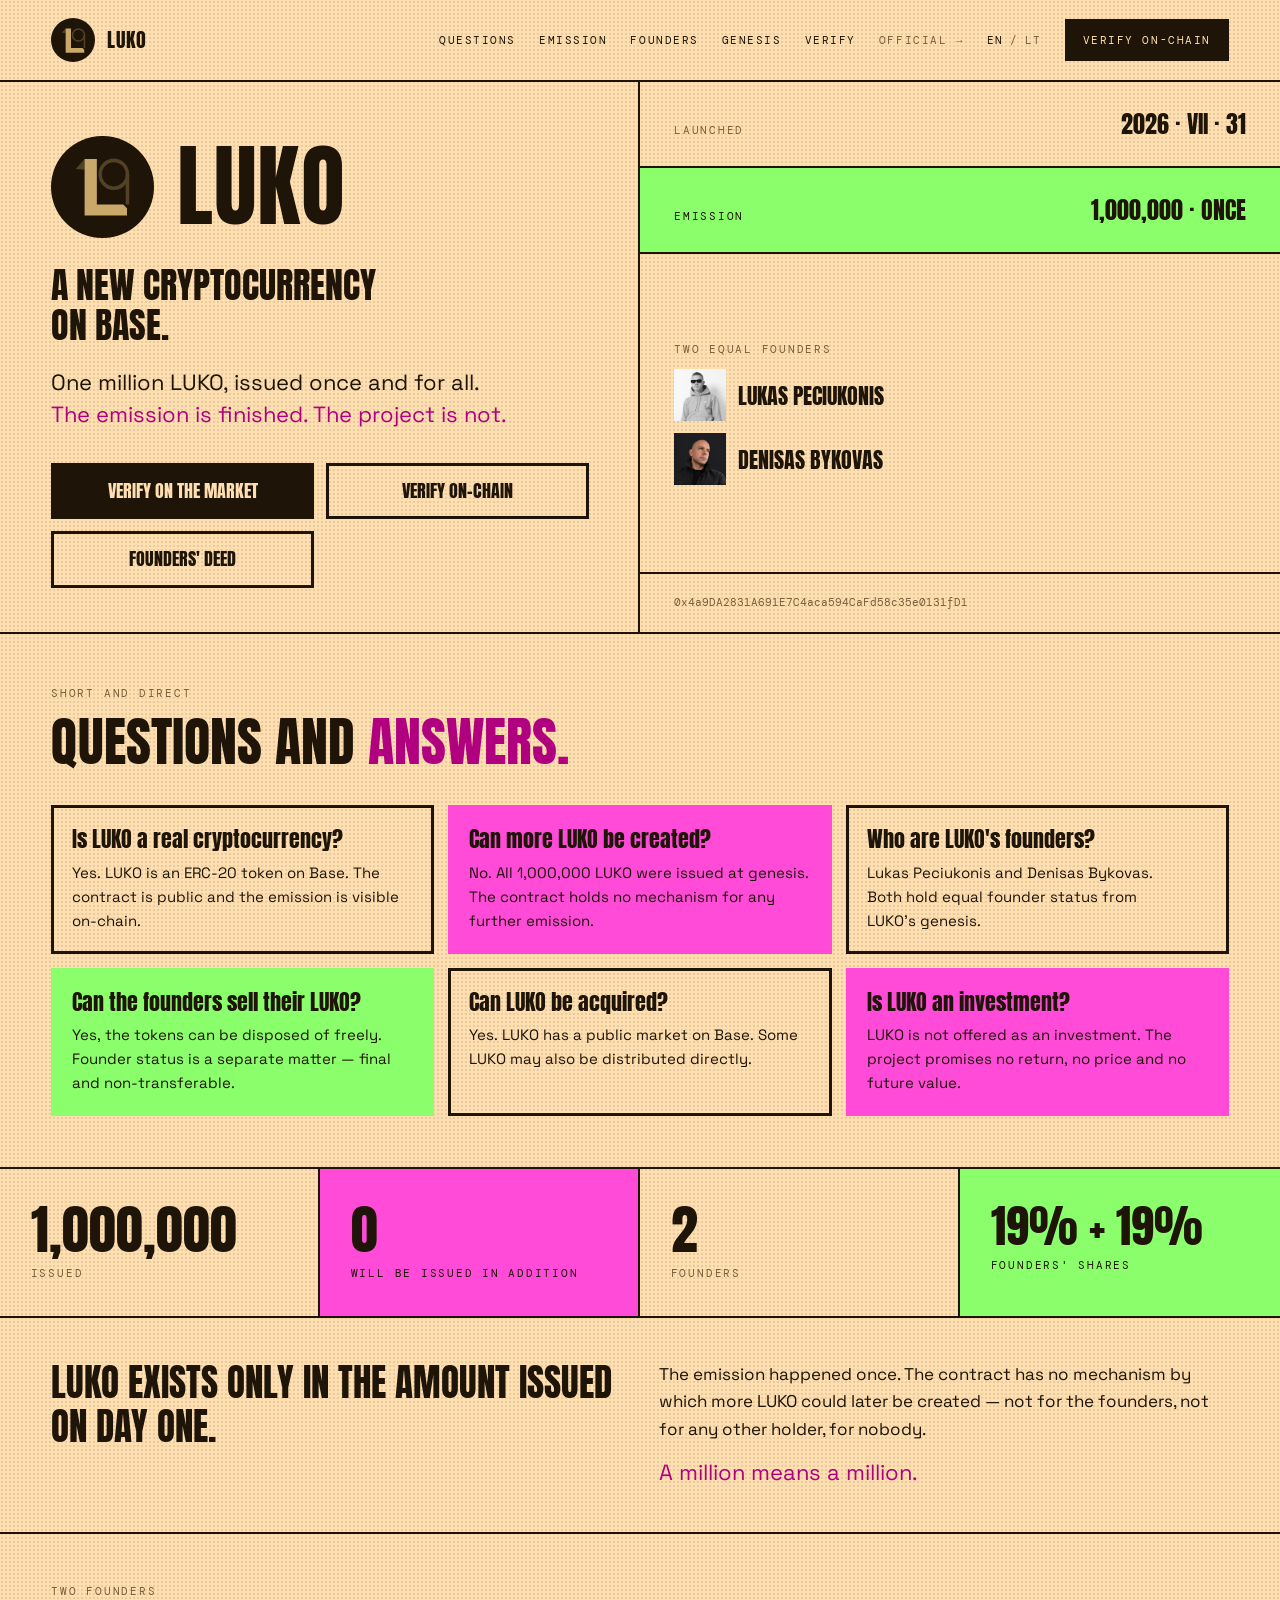
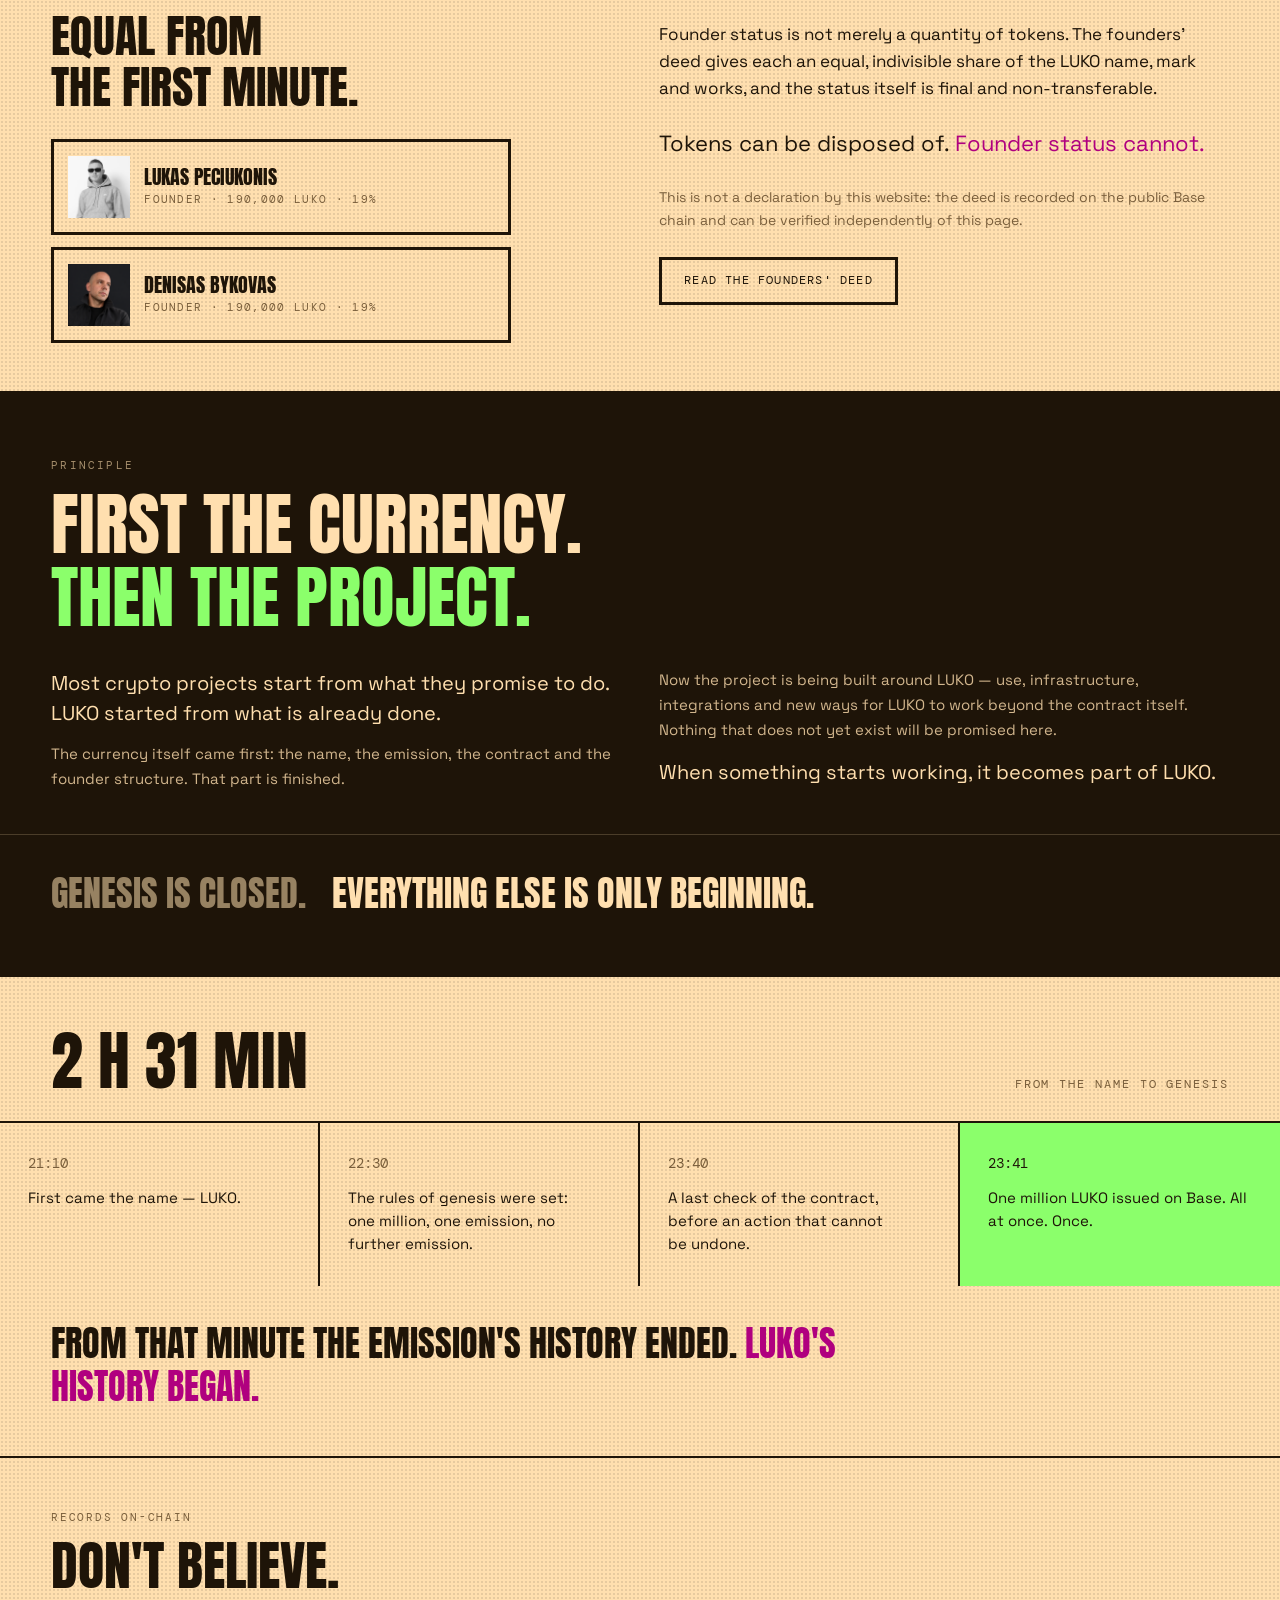
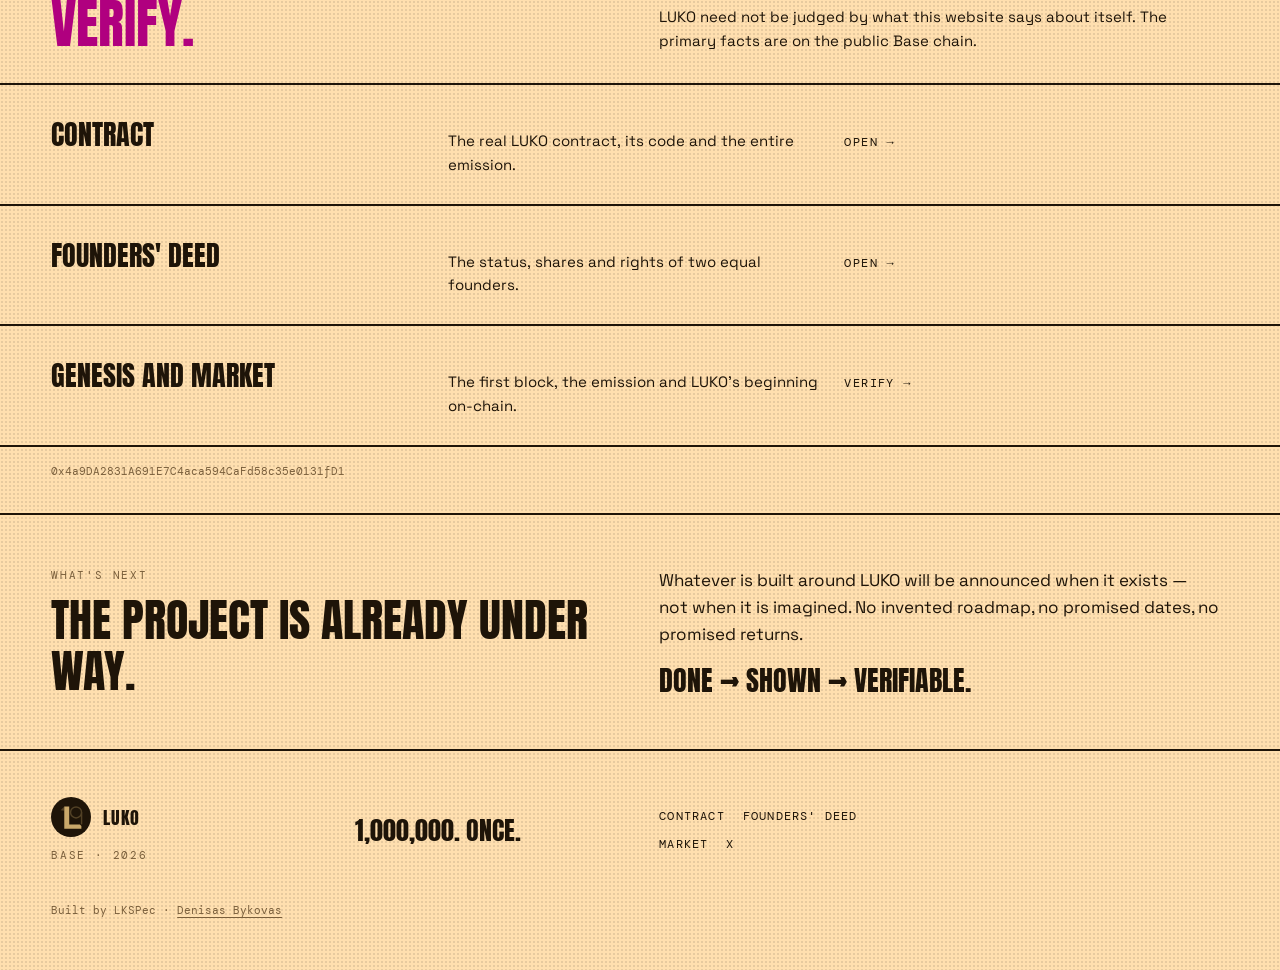
==== website/index.html @ 530f08c7 "feat: new share card for the reframed home page The old card still carried the /point narrative — ev" ====
<!DOCTYPE html>
<html lang="en">
<head>
  <meta charset="UTF-8">
  <meta name="viewport" content="width=device-width, initial-scale=1">
  <title data-en="LUKO — a new cryptocurrency on Base" data-lt="LUKO — nauja kriptovaliuta Base tinkle">LUKO — a new cryptocurrency on Base</title>
  <meta name="description" content="LUKO is a new cryptocurrency on Base. One million LUKO, issued once and for all, by two equal founders. The emission is finished. The project is not.">
  <link rel="icon" href="assets/favicon.ico" sizes="any">
  <link rel="icon" type="image/png" sizes="32x32" href="assets/favicon-32.png">
  <link rel="icon" type="image/png" sizes="16x16" href="assets/favicon-16.png">
  <meta property="og:title" content="LUKO — nauja kriptovaliuta Base tinkle">
  <meta property="og:description" content="Milijonas LUKO išleistas vieną kartą ir visam laikui. Emisija baigta. Projektas — ne.">
  <meta property="og:url" content="https://meetluko.eu/">
  <meta property="og:image" content="https://meetluko.eu/assets/og-home-1200x630.png?v=1">
  <meta property="og:image:width" content="1200">
  <meta property="og:image:height" content="630">
  <meta property="og:image:type" content="image/png">
  <meta property="og:image:alt" content="LUKO — nauja kriptovaliuta Base tinkle, 1 000 000 išleista vieną kartą">
  <meta property="og:type" content="website">
  <meta property="og:site_name" content="LUKO">
  <meta property="og:locale" content="lt_LT">
  <meta property="og:locale:alternate" content="en_US">
  <meta name="twitter:card" content="summary_large_image">
  <meta name="twitter:title" content="LUKO — nauja kriptovaliuta Base tinkle">
  <meta name="twitter:description" content="Milijonas LUKO išleistas vieną kartą ir visam laikui. Emisija baigta. Projektas — ne.">
  <meta name="twitter:image" content="https://meetluko.eu/assets/og-home-1200x630.png?v=1">
  <!-- SENTRY_DSN -->
  <script
    src="https://js-de.sentry-cdn.com/7738fc80396b4b68af0041def3125cb0.min.js"
    crossorigin="anonymous"
    defer
  ></script>
  <script>
    (function () {
      function initSentry() {
        try {
          window.Sentry.init({
            environment: "production",
            tracesSampleRate: 0
          });
        } catch (error) { /* Sentry must never block the site. */ }
      }

      function configureSentry() {
        try {
          if (!window.Sentry) return;
          if (typeof window.Sentry.onLoad === "function") {
            window.Sentry.onLoad(initSentry);
          } else {
            initSentry();
          }
        } catch (error) { /* CDN unavailable or blocked. */ }
      }

      if (document.readyState === "complete") {
        configureSentry();
      } else {
        window.addEventListener("load", configureSentry, { once: true });
      }
    })();

    function track(action) {
      try {
        if (window.Sentry && typeof window.Sentry.addBreadcrumb === "function") {
          window.Sentry.addBreadcrumb({ category: "ui", message: action, level: "info" });
        }
      } catch (error) { /* Tracking is non-blocking. */ }
    }

    document.addEventListener("click", function (event) {
      if (!(event.target instanceof Element)) return;
      var target = event.target.closest("a, button, [role='button']");
      if (!target) return;
      var action = target.getAttribute("data-sentry-action");
      if (action) track(action);
    }, true);
  </script>
  <!-- This page runs its own type system: Anton display, Space Grotesk body,
       DM Mono labels. Loaded here rather than in styles.css so the pages that
       use Archivo never pay for these files. -->
  <link rel="preconnect" href="https://fonts.googleapis.com">
  <link rel="preconnect" href="https://fonts.gstatic.com" crossorigin>
  <link rel="stylesheet" href="https://fonts.googleapis.com/css2?family=Anton&family=DM+Mono:wght@400;500&family=Space+Grotesk:wght@400;500;700&display=swap">
  <link rel="stylesheet" href="styles.css?v=25">
</head>
<body class="pt-body">
  <a class="skip-link" href="#main" data-en="Skip to content" data-lt="Pereiti prie turinio">Skip to content</a>

  <header class="pt-header" id="top">
    <a class="pt-lockup" href="#top" aria-label="LUKO">
      <span class="pt-chip"><img src="assets/logo-mark-dark.svg" alt="" width="25" height="25"></span>
      <span class="pt-wordmark">LUKO</span>
    </a>
    <nav class="pt-nav" aria-label="Sections">
      <a href="#klausimai" data-en="Questions" data-lt="Klausimai">Questions</a>
      <a href="#emisija" data-en="Emission" data-lt="Emisija">Emission</a>
      <a href="#steigejai" data-en="Founders" data-lt="Steigėjai">Founders</a>
      <a href="#genezes-naktis" data-en="Genesis" data-lt="Genezė">Genesis</a>
      <a href="#patikrinti" data-en="Verify" data-lt="Patikrinti">Verify</a>
      <a class="pt-nav-out" href="/oficial" data-en="Official →" data-lt="Oficialu →">Official →</a>
      <span class="language-toggle" role="group" aria-label="Language">
        <button type="button" class="language-option is-active" data-language="en" data-sentry-action="lang_switch" aria-pressed="true">EN</button>
        <span aria-hidden="true">/</span>
        <button type="button" class="language-option" data-language="lt" data-sentry-action="lang_switch" aria-pressed="false">LT</button>
      </span>
      <a class="pt-header-cta"
         href="https://basescan.org/token/0x4a9DA2831A691E7C4aca594CaFd58c35e0131fD1"
         rel="noopener"
         data-sentry-action="point_verify"
         data-en="VERIFY ON-CHAIN" data-lt="PATIKRINTI GRANDINĖJE">VERIFY ON-CHAIN</a>
    </nav>
  </header>

  <main id="main">
    <section class="pt-hero" aria-labelledby="luko-title">
      <div class="pt-hero-copy">
        <div class="pt-hero-lockup">
          <span class="pt-chip pt-chip--hero"><img src="assets/logo-mark-dark.svg" alt=""></span>
          <h1 class="pt-h1" id="luko-title">LUKO</h1>
        </div>
        <p class="pt-kicker"><span data-en="A NEW CRYPTOCURRENCY" data-lt="NAUJA KRIPTOVALIUTA">A NEW CRYPTOCURRENCY</span><br><span data-en="ON BASE." data-lt="BASE TINKLE.">ON BASE.</span></p>
        <p class="pt-lead"><span data-en="One million LUKO, issued once and for all." data-lt="Milijonas LUKO išleistas vieną kartą ir visam laikui.">One million LUKO, issued once and for all.</span><br><span class="pt-accent" data-en="The emission is finished. The project is not." data-lt="Emisija baigta. Projektas — ne.">The emission is finished. The project is not.</span></p>
        <div class="pt-actions">
          <a class="pt-btn pt-btn--solid"
             href="https://www.geckoterminal.com/base/pools/0x2222a01b83db8c533b062aeb6de4f61d6ae792f2"
             rel="noopener"
             data-sentry-action="point_market"
             data-en="VERIFY ON THE MARKET" data-lt="PATIKRINTI RINKOJE">VERIFY ON THE MARKET</a>
          <a class="pt-btn pt-btn--outline"
             href="https://basescan.org/token/0x4a9DA2831A691E7C4aca594CaFd58c35e0131fD1"
             rel="noopener"
             data-sentry-action="point_verify"
             data-en="VERIFY ON-CHAIN" data-lt="PATIKRINTI GRANDINĖJE">VERIFY ON-CHAIN</a>
          <a class="pt-btn pt-btn--outline" href="/deed" data-en="FOUNDERS' DEED" data-lt="STEIGĖJŲ AKTAS">FOUNDERS' DEED</a>
        </div>
      </div>
      <div class="pt-hero-facts">
        <div class="pt-hero-row">
          <span class="pt-label" data-en="Launched" data-lt="Paleista">Launched</span>
          <span class="pt-hero-value">2026 · VII · 31</span>
        </div>
        <div class="pt-hero-row pt-hero-row--green">
          <span class="pt-label" data-en="Emission" data-lt="Emisija">Emission</span>
          <span class="pt-hero-value" data-en="1,000,000 · ONCE" data-lt="1&nbsp;000&nbsp;000 · VIENĄ KARTĄ">1,000,000 · ONCE</span>
        </div>
        <div class="pt-hero-row pt-hero-row--people">
          <span class="pt-label" data-en="Two equal founders" data-lt="Du lygiaverčiai steigėjai">Two equal founders</span>
          <div class="pt-person">
            <img class="pt-portrait" src="assets/founder-lukas.png" alt="" width="52" height="52">
            <span class="pt-person-name">LUKAS PECIUKONIS</span>
          </div>
          <div class="pt-person">
            <img class="pt-portrait" src="assets/founder-denisas.png" alt="" width="52" height="52">
            <span class="pt-person-name">DENISAS BYKOVAS</span>
          </div>
        </div>
        <div class="pt-hero-address">0x4a9DA2831A691E7C4aca594CaFd58c35e0131fD1</div>
      </div>
    </section>

    <section class="pt-qa" id="klausimai" aria-labelledby="qa-title">
      <span class="pt-label" data-en="Short and direct" data-lt="Trumpai ir tiesiai">Short and direct</span>
      <h2 class="pt-section-title" id="qa-title"><span data-en="QUESTIONS AND" data-lt="KLAUSIMAI IR">QUESTIONS AND</span> <span class="pt-accent" data-en="ANSWERS." data-lt="ATSAKYMAI.">ANSWERS.</span></h2>
      <div class="pt-cards">
        <article class="pt-card">
          <h3 class="pt-q" data-en="Is LUKO a real cryptocurrency?" data-lt="Ar LUKO yra tikra kriptovaliuta?">Is LUKO a real cryptocurrency?</h3>
          <p class="pt-a" data-en="Yes. LUKO is an ERC-20 token on Base. The contract is public and the emission is visible on-chain." data-lt="Taip. LUKO yra ERC-20 tokenas Base tinkle. Kontraktas viešas, o emisija matoma grandinėje.">Yes. LUKO is an ERC-20 token on Base. The contract is public and the emission is visible on-chain.</p>
        </article>
        <article class="pt-card pt-card--pink">
          <h3 class="pt-q" data-en="Can more LUKO be created?" data-lt="Ar galima sukurti daugiau LUKO?">Can more LUKO be created?</h3>
          <p class="pt-a" data-en="No. All 1,000,000 LUKO were issued at genesis. The contract holds no mechanism for any further emission." data-lt="Ne. Visa 1&nbsp;000&nbsp;000 LUKO emisija išleista genezės metu. Papildomos emisijos mechanizmo kontrakte nėra.">No. All 1,000,000 LUKO were issued at genesis. The contract holds no mechanism for any further emission.</p>
        </article>
        <article class="pt-card">
          <h3 class="pt-q" data-en="Who are LUKO's founders?" data-lt="Kas yra LUKO steigėjai?">Who are LUKO's founders?</h3>
          <p class="pt-a" data-en="Lukas Peciukonis and Denisas Bykovas. Both hold equal founder status from LUKO's genesis." data-lt="Lukas Peciukonis ir Denisas Bykovas. Abu turi lygiavertį steigėjo statusą nuo LUKO genezės.">Lukas Peciukonis and Denisas Bykovas. Both hold equal founder status from LUKO's genesis.</p>
        </article>
        <article class="pt-card pt-card--green">
          <h3 class="pt-q" data-en="Can the founders sell their LUKO?" data-lt="Ar steigėjai gali parduoti savo LUKO?">Can the founders sell their LUKO?</h3>
          <p class="pt-a" data-en="Yes, the tokens can be disposed of freely. Founder status is a separate matter — final and non-transferable." data-lt="Taip, tokenais galima disponuoti laisvai. Steigėjo statusas yra atskiras dalykas — galutinis ir neperleidžiamas.">Yes, the tokens can be disposed of freely. Founder status is a separate matter — final and non-transferable.</p>
        </article>
        <article class="pt-card">
          <h3 class="pt-q" data-en="Can LUKO be acquired?" data-lt="Ar LUKO galima įsigyti?">Can LUKO be acquired?</h3>
          <p class="pt-a" data-en="Yes. LUKO has a public market on Base. Some LUKO may also be distributed directly." data-lt="Taip. LUKO turi viešą rinką Base tinkle. Dalis LUKO taip pat gali būti platinama tiesiogiai.">Yes. LUKO has a public market on Base. Some LUKO may also be distributed directly.</p>
        </article>
        <article class="pt-card pt-card--pink">
          <h3 class="pt-q" data-en="Is LUKO an investment?" data-lt="Ar LUKO yra investicija?">Is LUKO an investment?</h3>
          <p class="pt-a" data-en="LUKO is not offered as an investment. The project promises no return, no price and no future value." data-lt="LUKO nėra siūloma kaip investicija. Projektas nežada grąžos, kainos ar būsimos vertės.">LUKO is not offered as an investment. The project promises no return, no price and no future value.</p>
        </article>
      </div>
    </section>

    <section class="pt-emission" id="emisija" aria-labelledby="emission-title">
      <div class="pt-strip">
        <div class="pt-cell">
          <span class="pt-cell-value" data-en="1,000,000" data-lt="1&nbsp;000&nbsp;000">1,000,000</span>
          <span class="pt-label" data-en="Issued" data-lt="Išleista">Issued</span>
        </div>
        <div class="pt-cell pt-cell--pink">
          <span class="pt-cell-value">0</span>
          <span class="pt-label" data-en="Will be issued in addition" data-lt="Bus išleista papildomai">Will be issued in addition</span>
        </div>
        <div class="pt-cell">
          <span class="pt-cell-value">2</span>
          <span class="pt-label" data-en="Founders" data-lt="Steigėjai">Founders</span>
        </div>
        <div class="pt-cell pt-cell--green">
          <span class="pt-cell-value pt-cell-value--sm" data-en="19% + 19%" data-lt="19&nbsp;% + 19&nbsp;%">19% + 19%</span>
          <span class="pt-label" data-en="Founders' shares" data-lt="Steigėjų dalys">Founders' shares</span>
        </div>
      </div>
      <div class="pt-split">
        <p class="pt-display" id="emission-title" data-en="LUKO EXISTS ONLY IN THE AMOUNT ISSUED ON DAY ONE." data-lt="LUKO EGZISTUOJA TIEK, KIEK BUVO IŠLEISTA PIRMĄ DIENĄ.">LUKO EXISTS ONLY IN THE AMOUNT ISSUED ON DAY ONE.</p>
        <div class="pt-stack">
          <p class="pt-body-copy" data-en="The emission happened once. The contract has no mechanism by which more LUKO could later be created — not for the founders, not for any other holder, for nobody." data-lt="Emisija įvyko vieną kartą. Kontrakte nėra mechanizmo, kuriuo vėliau būtų galima sukurti daugiau LUKO — nei steigėjams, nei kitam valdytojui, niekam.">The emission happened once. The contract has no mechanism by which more LUKO could later be created — not for the founders, not for any other holder, for nobody.</p>
          <p class="pt-pull pt-accent" data-en="A million means a million." data-lt="Milijonas reiškia milijoną.">A million means a million.</p>
        </div>
      </div>
    </section>

    <section class="pt-founders" id="steigejai" aria-labelledby="founders-title">
      <div class="pt-stack">
        <div>
          <span class="pt-label" data-en="Two founders" data-lt="Du steigėjai">Two founders</span>
          <h2 class="pt-section-title pt-section-title--sm" id="founders-title"><span data-en="EQUAL FROM" data-lt="LYGIAVERČIAI NUO">EQUAL FROM</span><br><span data-en="THE FIRST MINUTE." data-lt="PIRMOS MINUTĖS.">THE FIRST MINUTE.</span></h2>
        </div>
        <div class="pt-founder-cards">
          <div class="pt-founder">
            <img class="pt-portrait pt-portrait--lg" src="assets/founder-lukas.png" alt="" width="62" height="62">
            <div class="pt-founder-text">
              <span class="pt-founder-name">LUKAS PECIUKONIS</span>
              <span class="pt-label" data-en="Founder · 190,000 LUKO · 19%" data-lt="Steigėjas · 190&nbsp;000 LUKO · 19&nbsp;%">Founder · 190,000 LUKO · 19%</span>
            </div>
          </div>
          <div class="pt-founder">
            <img class="pt-portrait pt-portrait--lg" src="assets/founder-denisas.png" alt="" width="62" height="62">
            <div class="pt-founder-text">
              <span class="pt-founder-name">DENISAS BYKOVAS</span>
              <span class="pt-label" data-en="Founder · 190,000 LUKO · 19%" data-lt="Steigėjas · 190&nbsp;000 LUKO · 19&nbsp;%">Founder · 190,000 LUKO · 19%</span>
            </div>
          </div>
        </div>
      </div>
      <div class="pt-stack pt-stack--centred">
        <p class="pt-body-copy" data-en="Founder status is not merely a quantity of tokens. The founders' deed gives each an equal, indivisible share of the LUKO name, mark and works, and the status itself is final and non-transferable." data-lt="Steigėjo statusas nėra vien tokenų kiekis. Steigėjų aktas kiekvienam nustato lygią, nedalomą dalį LUKO vardo, ženklo ir kūrinių, o pats statusas yra galutinis ir neperleidžiamas.">Founder status is not merely a quantity of tokens. The founders' deed gives each an equal, indivisible share of the LUKO name, mark and works, and the status itself is final and non-transferable.</p>
          <p class="pt-pull"><span data-en="Tokens can be disposed of." data-lt="Tokenais galima disponuoti.">Tokens can be disposed of.</span> <span class="pt-accent" data-en="Founder status cannot." data-lt="Steigėjo statusu — ne.">Founder status cannot.</span></p>
        <p class="pt-note" data-en="This is not a declaration by this website: the deed is recorded on the public Base chain and can be verified independently of this page." data-lt="Tai nėra šios svetainės deklaracija: aktas įrašytas viešoje Base grandinėje ir patikrinamas nepriklausomai nuo šio puslapio.">This is not a declaration by this website: the deed is recorded on the public Base chain and can be verified independently of this page.</p>
        <a class="pt-btn pt-btn--outline pt-btn--inline" href="/deed" data-en="READ THE FOUNDERS' DEED" data-lt="SKAITYTI STEIGĖJŲ AKTĄ">READ THE FOUNDERS' DEED</a>
      </div>
    </section>

    <section class="pt-principle" aria-labelledby="principle-title">
      <div class="pt-principle-head">
        <span class="pt-label pt-label--dark" data-en="Principle" data-lt="Principas">Principle</span>
        <h2 class="pt-principle-title" id="principle-title"><span data-en="FIRST THE CURRENCY." data-lt="PIRMA VALIUTA.">FIRST THE CURRENCY.</span><br><span class="pt-green" data-en="THEN THE PROJECT." data-lt="TADA — PROJEKTAS.">THEN THE PROJECT.</span></h2>
      </div>
      <div class="pt-principle-copy">
        <div class="pt-stack">
          <p class="pt-pull" data-en="Most crypto projects start from what they promise to do. LUKO started from what is already done." data-lt="Daugelis kripto projektų pradeda nuo to, ką žada padaryti. LUKO pradėjo nuo to, kas jau padaryta.">Most crypto projects start from what they promise to do. LUKO started from what is already done.</p>
          <p class="pt-body-copy pt-dim" data-en="The currency itself came first: the name, the emission, the contract and the founder structure. That part is finished." data-lt="Pirmiausia atsirado pati valiuta: vardas, emisija, kontraktas ir steigėjų struktūra. Ši dalis baigta.">The currency itself came first: the name, the emission, the contract and the founder structure. That part is finished.</p>
        </div>
        <div class="pt-stack">
          <p class="pt-body-copy pt-dim" data-en="Now the project is being built around LUKO — use, infrastructure, integrations and new ways for LUKO to work beyond the contract itself. Nothing that does not yet exist will be promised here." data-lt="Dabar aplink LUKO kuriamas projektas — naudojimas, infrastruktūra, integracijos ir nauji būdai LUKO veikti už paties kontrakto ribų. Čia nebus žadama tai, ko dar nėra.">Now the project is being built around LUKO — use, infrastructure, integrations and new ways for LUKO to work beyond the contract itself. Nothing that does not yet exist will be promised here.</p>
          <p class="pt-pull" data-en="When something starts working, it becomes part of LUKO." data-lt="Kai kažkas pradės veikti, tai taps LUKO dalimi.">When something starts working, it becomes part of LUKO.</p>
        </div>
      </div>
      <div class="pt-principle-close">
        <span class="pt-closing pt-closing--dim" data-en="GENESIS IS CLOSED." data-lt="GENEZĖ UŽDARYTA.">GENESIS IS CLOSED.</span>
        <span class="pt-closing" data-en="EVERYTHING ELSE IS ONLY BEGINNING." data-lt="VISA KITA TIK PRASIDEDA.">EVERYTHING ELSE IS ONLY BEGINNING.</span>
      </div>
    </section>

    <section class="pt-genesis" id="genezes-naktis" aria-labelledby="genesis-title">
      <div class="pt-genesis-head">
        <h2 class="pt-genesis-title" id="genesis-title" data-en="2 H 31 MIN" data-lt="2 VAL. 31 MIN.">2 H 31 MIN</h2>
        <span class="pt-label" data-en="From the name to genesis" data-lt="Nuo vardo iki genezės">From the name to genesis</span>
      </div>
      <div class="pt-strip pt-strip--steps">
        <div class="pt-cell pt-cell--step">
          <span class="pt-time">21:10</span>
          <span class="pt-step-copy" data-en="First came the name — LUKO." data-lt="Pirmiausia atsirado vardas — LUKO.">First came the name — LUKO.</span>
        </div>
        <div class="pt-cell pt-cell--step">
          <span class="pt-time">22:30</span>
          <span class="pt-step-copy" data-en="The rules of genesis were set: one million, one emission, no further emission." data-lt="Nustatytos genezės taisyklės: vienas milijonas, viena emisija, jokios papildomos emisijos.">The rules of genesis were set: one million, one emission, no further emission.</span>
        </div>
        <div class="pt-cell pt-cell--step">
          <span class="pt-time">23:40</span>
          <span class="pt-step-copy" data-en="A last check of the contract, before an action that cannot be undone." data-lt="Paskutinis kontrakto patikrinimas prieš veiksmą, kurio nebegalima atšaukti.">A last check of the contract, before an action that cannot be undone.</span>
        </div>
        <div class="pt-cell pt-cell--step pt-cell--green">
          <span class="pt-time pt-time--now">23:41</span>
          <span class="pt-step-copy" data-en="One million LUKO issued on Base. All at once. Once." data-lt="Vienas milijonas LUKO išleistas Base tinkle. Visi iš karto. Vieną kartą.">One million LUKO issued on Base. All at once. Once.</span>
        </div>
      </div>
      <p class="pt-genesis-close"><span data-en="FROM THAT MINUTE THE EMISSION'S HISTORY ENDED." data-lt="NUO TOS MINUTĖS EMISIJOS ISTORIJA BAIGTA.">FROM THAT MINUTE THE EMISSION'S HISTORY ENDED.</span> <span class="pt-accent" data-en="LUKO'S HISTORY BEGAN." data-lt="LUKO ISTORIJA — PRASIDĖJO.">LUKO'S HISTORY BEGAN.</span></p>
    </section>

    <section class="pt-records" id="patikrinti" aria-labelledby="records-title">
      <div class="pt-records-head">
        <div>
          <span class="pt-label" data-en="Records on-chain" data-lt="Įrašai grandinėje">Records on-chain</span>
          <h2 class="pt-section-title" id="records-title"><span data-en="DON'T BELIEVE." data-lt="NE TIKĖTI.">DON'T BELIEVE.</span><br><span class="pt-accent" data-en="VERIFY." data-lt="PATIKRINTI.">VERIFY.</span></h2>
        </div>
        <p class="pt-records-note" data-en="LUKO need not be judged by what this website says about itself. The primary facts are on the public Base chain." data-lt="LUKO nereikia vertinti pagal tai, ką apie save rašo ši svetainė. Pirminiai faktai yra viešoje Base grandinėje.">LUKO need not be judged by what this website says about itself. The primary facts are on the public Base chain.</p>
      </div>
      <div class="pt-rows">
        <a class="pt-row"
           href="https://basescan.org/token/0x4a9DA2831A691E7C4aca594CaFd58c35e0131fD1"
           rel="noopener"
           data-sentry-action="point_verify">
          <span class="pt-row-name" data-en="CONTRACT" data-lt="KONTRAKTAS">CONTRACT</span>
          <span class="pt-row-desc" data-en="The real LUKO contract, its code and the entire emission." data-lt="Tikras LUKO kontraktas, jo kodas ir visa emisija.">The real LUKO contract, its code and the entire emission.</span>
          <span class="pt-row-go" data-en="Open →" data-lt="Atidaryti →">Open →</span>
        </a>
        <a class="pt-row" href="/deed">
          <span class="pt-row-name" data-en="FOUNDERS' DEED" data-lt="STEIGĖJŲ AKTAS">FOUNDERS' DEED</span>
          <span class="pt-row-desc" data-en="The status, shares and rights of two equal founders." data-lt="Dviejų lygiaverčių steigėjų statusas, dalys ir teisės.">The status, shares and rights of two equal founders.</span>
          <span class="pt-row-go" data-en="Open →" data-lt="Atidaryti →">Open →</span>
        </a>
        <a class="pt-row" href="/market">
          <span class="pt-row-name" data-en="GENESIS AND MARKET" data-lt="GENEZĖ IR RINKA">GENESIS AND MARKET</span>
          <span class="pt-row-desc" data-en="The first block, the emission and LUKO's beginning on-chain." data-lt="Pirmasis blokas, emisija ir LUKO pradžia grandinėje.">The first block, the emission and LUKO's beginning on-chain.</span>
          <span class="pt-row-go" data-en="Verify →" data-lt="Patikrinti →">Verify →</span>
        </a>
      </div>
      <div class="pt-records-address">0x4a9DA2831A691E7C4aca594CaFd58c35e0131fD1</div>
    </section>

    <section class="pt-next" aria-labelledby="next-title">
      <div>
        <span class="pt-label" data-en="What's next" data-lt="Kas toliau">What's next</span>
        <h2 class="pt-section-title pt-section-title--sm" id="next-title" data-en="THE PROJECT IS ALREADY UNDER WAY." data-lt="PROJEKTAS JAU VYKSTA.">THE PROJECT IS ALREADY UNDER WAY.</h2>
      </div>
      <div class="pt-stack">
        <p class="pt-body-copy" data-en="Whatever is built around LUKO will be announced when it exists — not when it is imagined. No invented roadmap, no promised dates, no promised returns." data-lt="Tai, kas bus sukurta aplink LUKO, bus skelbiama tada, kai egzistuos — ne tada, kai bus sugalvota. Be išgalvoto roadmap'o, be pažadėtų datų, be pažadėtos grąžos.">Whatever is built around LUKO will be announced when it exists — not when it is imagined. No invented roadmap, no promised dates, no promised returns.</p>
        <p class="pt-display pt-display--sm" data-en="DONE → SHOWN → VERIFIABLE." data-lt="PADARYTA → PARODYTA → PATIKRINAMA.">DONE → SHOWN → VERIFIABLE.</p>
      </div>
    </section>
  </main>

  <footer class="pt-footer">
    <div class="pt-footer-brand">
      <span class="pt-lockup">
        <span class="pt-chip pt-chip--sm"><img src="assets/logo-mark-dark.svg" alt="" width="23" height="23"></span>
        <span class="pt-wordmark pt-wordmark--sm">LUKO</span>
      </span>
      <span class="pt-label">Base · 2026</span>
    </div>
    <span class="pt-footer-claim" data-en="1,000,000. ONCE." data-lt="1&nbsp;000&nbsp;000. VIENĄ KARTĄ.">1,000,000. ONCE.</span>
    <div class="pt-footer-links">
      <a href="https://basescan.org/token/0x4a9DA2831A691E7C4aca594CaFd58c35e0131fD1" rel="noopener" data-en="Contract" data-lt="Kontraktas">Contract</a>
      <a href="/deed" data-en="Founders' deed" data-lt="Steigėjų aktas">Founders' deed</a>
      <a href="/market" data-en="Market" data-lt="Rinka">Market</a>
      <a href="https://x.com/MeetLUKO" rel="noopener me" data-sentry-action="outbound_x">X</a>
    </div>
    <p class="pt-footer-meta">Built by LKSPec · <a href="https://www.linkedin.com/in/bykovas/" rel="noopener me">Denisas Bykovas</a></p>
  </footer>

  <script src="app.js?v=10" defer></script>
</body>
</html>
---- website/styles.css ----
/* LUKO — genesis site. Tokens from the LUKO design system. Mobile-first. */
@import url("https://fonts.googleapis.com/css2?family=Archivo:wght@200;300;400&display=swap");

:root {
  --luko-gold: #C9A86A;
  --luko-gold-hover: #E4D2AA;
  --luko-black: #0A0A0A;
  --luko-panel: #0D0C0A;
  --luko-hairline: #1E1B16;
  --luko-hairline-raised: #2A261E;
  --luko-divider: #151310;
  --luko-offwhite: #E8E4DC;
  --luko-muted: #8C8577;
  --luko-faint: #6E6759;
  --font-sans: "Helvetica Neue", Archivo, Helvetica, Arial, sans-serif;
  --font-mono: "SF Mono", ui-monospace, Menlo, monospace;
  --motion: 120ms linear;
}

* { box-sizing: border-box; }

body {
  margin: 0;
  background: var(--luko-black);
  color: var(--luko-offwhite);
  font-family: var(--font-sans);
  font-size: 13px;
  line-height: 1.7;
  -webkit-font-smoothing: antialiased;
}

a {
  color: var(--luko-gold);
  text-decoration: none;
  border-bottom: 1px solid rgba(201, 168, 106, 0.35);
  transition: color var(--motion), border-color var(--motion);
}
a:hover { color: var(--luko-gold-hover); border-bottom-color: var(--luko-gold-hover); }
::selection { background: rgba(201, 168, 106, 0.25); }

:focus-visible {
  outline: 1px solid var(--luko-gold);
  outline-offset: 3px;
}

.skip-link {
  position: absolute;
  left: 24px;
  top: -48px;
  padding: 8px 14px;
  background: var(--luko-panel);
  border: 1px solid var(--luko-hairline-raised);
  font-size: 10px;
  letter-spacing: 0.24em;
  text-transform: uppercase;
  z-index: 10;
}
.skip-link:focus { top: 16px; }

/* Header — the only sticky element */
.site-header {
  position: sticky;
  top: 0;
  display: flex;
  align-items: center;
  gap: 24px;
  padding: 18px 24px;
  background: var(--luko-black);
  border-bottom: 1px solid var(--luko-hairline);
  z-index: 5;
}
.lockup {
  display: flex;
  align-items: center;
  gap: 12px;
  color: var(--luko-offwhite);
  border-bottom: 0;
}
.lockup:hover {
  color: var(--luko-offwhite);
  border-bottom-color: transparent;
}
.wordmark { font-size: 17px; font-weight: 200; letter-spacing: 0.2em; }
.site-nav {
  display: flex;
  align-items: center;
  gap: 20px;
  margin-left: auto;
  font-size: 10px;
  letter-spacing: 0.24em;
  text-transform: uppercase;
}
.site-nav a {
  display: inline-flex;
  align-items: center;
  line-height: 1;
  color: var(--luko-muted);
  border-bottom: 1px solid transparent;
}
.site-nav a:hover { color: var(--luko-gold); border-bottom-color: var(--luko-gold); }
.language-toggle {
  display: inline-flex;
  align-items: center;
  gap: 6px;
  line-height: 1;
  color: var(--luko-muted);
  white-space: nowrap;
}
.language-option {
  appearance: none;
  margin: 0;
  padding: 0;
  font: inherit;
  line-height: 1;
  letter-spacing: inherit;
  text-transform: inherit;
  color: var(--luko-muted);
  background: transparent;
  border: 0;
  cursor: pointer;
  transition: color var(--motion);
}
.language-option:hover,
.language-option.is-active { color: var(--luko-gold); }

main {
  max-width: 1120px;
  margin: 0 auto;
  padding: 0 24px;
}

/* Hero — coin left, copy right, as on the social banner */
.hero {
  display: flex;
  flex-direction: row;
  align-items: center;
  gap: 20px;
  padding: 44px 0 32px;
}
.hero-mark { width: 76px; height: 76px; }
.hero-copy {
  display: flex;
  flex-direction: column;
  gap: 10px;
}
.hero h1 {
  margin: 0;
  font-size: 38px;
  font-weight: 200;
  letter-spacing: 0.06em;
  line-height: 1;
}
.hero-kicker {
  margin: 0;
  font-size: 10px;
  letter-spacing: 0.18em;
  text-transform: uppercase;
  color: var(--luko-gold);
}
.tagline {
  margin: 0;
  font-size: 15px;
  color: var(--luko-muted);
  text-wrap: pretty;
}

/* Statement — narrative display line */
.statement { padding: 8px 0 40px; }
.statement-line {
  margin: 0;
  font-size: 24px;
  font-weight: 200;
  letter-spacing: 0.04em;
  line-height: 1.4;
  color: var(--luko-offwhite);
  text-wrap: pretty;
}

/* Full-width band */
.band {
  border-top: 1px solid rgba(201, 168, 106, 0.35);
  border-bottom: 1px solid rgba(201, 168, 106, 0.35);
  padding: 28px 0;
  margin: 32px 0;
  text-align: center;
}
.band p {
  margin: 0;
  font-size: 15px;
  font-weight: 300;
  letter-spacing: 0.06em;
  color: var(--luko-offwhite);
}

/* Footnotes */
.footnote {
  margin: 16px 0 0;
  font-family: var(--font-mono);
  font-size: 13px;
  line-height: 1.7;
  color: var(--luko-faint);
  text-wrap: pretty;
}
.footnote + .footnote { margin-top: 6px; }
.coin-line {
  margin: 16px 0 0;
  font-family: var(--font-mono);
  font-size: 12px;
  color: var(--luko-offwhite);
}
.disclosure {
  margin: 0;
  font-size: 11px;
  color: var(--luko-faint);
  text-wrap: pretty;
}
.closing-line {
  margin-top: 10px;
}

/* Panels */
.panel {
  border: 1px solid var(--luko-hairline);
  background: var(--luko-panel);
  padding: 20px;
  margin-bottom: 20px;
}
.label {
  margin: 0 0 12px;
  font-size: 10px;
  font-weight: 400;
  letter-spacing: 0.24em;
  text-transform: uppercase;
  color: var(--luko-faint);
}

/* Facts */
.facts { margin: 0; }
.fact {
  display: flex;
  justify-content: space-between;
  align-items: baseline;
  gap: 16px;
  padding: 11px 0;
  border-bottom: 1px solid var(--luko-divider);
}
.fact:last-child { border-bottom: none; }
.fact dt { color: var(--luko-muted); }
.fact dd { margin: 0; text-align: right; }
.fact .accent { color: var(--luko-gold); }
.fact .pending { color: var(--luko-faint); }

.prose {
  margin: 0;
  color: var(--luko-muted);
  text-wrap: pretty;
}

/* Links */
.link-rows { display: flex; flex-direction: column; }
.link-row {
  display: flex;
  flex-direction: column;
  gap: 8px;
  padding: 14px 0;
  border-bottom: 1px solid var(--luko-divider);
}
.link-row:last-child { border-bottom: none; padding-bottom: 3px; }
.link-row:first-child { padding-top: 3px; }
.link-name { color: var(--luko-muted); }
.link-row > a { align-self: flex-start; }
.contract { display: flex; flex-direction: column; gap: 12px; }
.address {
  font-family: var(--font-mono);
  font-size: 11px;
  color: var(--luko-offwhite);
  word-break: break-all;
}
.contract-actions { display: flex; align-items: center; gap: 16px; }

.copy-button {
  font-family: var(--font-sans);
  font-size: 12px;
  letter-spacing: 0.14em;
  text-transform: uppercase;
  color: var(--luko-offwhite);
  background: #12100D;
  border: 1px solid var(--luko-hairline-raised);
  border-radius: 0;
  height: 44px;
  padding: 0 20px;
  cursor: pointer;
  transition: border-color var(--motion), color var(--motion), background var(--motion);
}
.copy-button:hover { border-color: var(--luko-gold); color: var(--luko-gold); }

/* The quiet gold action — gold ink and border, no fill */
#add-luko,
#get-card,
.gold-action {
  background: transparent;
  border-color: rgba(201, 168, 106, 0.35);
  color: var(--luko-gold);
}
#add-luko:hover,
#get-card:hover,
.gold-action:hover {
  background: transparent;
  border-color: var(--luko-gold-hover);
  color: var(--luko-gold-hover);
}
#donation-note .copy-button { margin-top: 16px; }

/* Footer */
.site-footer {
  border-top: 1px solid var(--luko-hairline);
  margin-top: 40px;
  padding: 24px 24px 56px;
}
.site-footer p {
  margin: 0;
  font-size: 10px;
  letter-spacing: 0.24em;
  text-transform: uppercase;
  color: var(--luko-faint);
}
/* Attribution line — a sentence, so it drops the uppercase tracking of the
   line above it and stays quieter than any link on the page. */
.site-footer .footer-note {
  margin-top: 12px;
  font-size: 11px;
  letter-spacing: 0.04em;
  text-transform: none;
  color: var(--luko-faint);
}
.site-footer .footer-note a { border-bottom-color: rgba(201, 168, 106, 0.25); }
.footer-sep { padding: 0 6px; opacity: 0.5; }

@media (min-width: 720px) {
  .site-header { padding: 26px 80px; }
  main { padding: 0 80px; }
  .hero { padding: 64px 0 40px; gap: 32px; }
  .statement { padding: 8px 0 56px; }
  .statement-line { font-size: 32px; }
  .band { padding: 36px 0; margin: 40px 0; }
  .band p { font-size: 17px; }
  .hero-mark { width: 112px; height: 112px; }
  .hero-copy { gap: 14px; }
  .hero h1 { font-size: 60px; }
  .hero-kicker { font-size: 12px; }
  .tagline { font-size: 16px; }
  .panel { padding: 24px; }
  .link-row { flex-direction: row; align-items: baseline; }
  .link-name { width: 160px; flex-shrink: 0; }
  .contract { flex: 1; flex-direction: row; align-items: center; justify-content: space-between; gap: 24px; }
  .address { font-size: 12px; }
  .site-footer { padding: 28px 80px 60px; }
}

/* Wallet dialog */
dialog {
  background: var(--luko-panel);
  color: var(--luko-offwhite);
  border: 1px solid var(--luko-hairline-raised);
  border-radius: 0;
  padding: 24px;
  width: calc(100% - 48px);
  max-width: 360px;
  font-size: 13px;
  line-height: 1.7;
}
dialog::backdrop { background: rgba(0, 0, 0, 0.6); }
.dialog-message { margin: 0; }
.dialog-link { display: block; width: fit-content; margin-top: 16px; }
#wallet-dialog .address { display: block; margin: 12px 0; }
.dialog-actions {
  display: flex;
  justify-content: space-between;
  align-items: center;
  gap: 16px;
  margin-top: 20px;
}
.wallet-option {
  display: flex;
  align-items: center;
  gap: 12px;
  width: 100%;
  margin-bottom: 8px;
  font-family: var(--font-sans);
  font-size: 12px;
  letter-spacing: 0.14em;
  text-transform: uppercase;
  color: var(--luko-offwhite);
  background: transparent;
  border: 1px solid var(--luko-hairline-raised);
  border-radius: 0;
  height: 44px;
  padding: 0 16px;
  cursor: pointer;
  transition: border-color var(--motion), color var(--motion);
}
.wallet-option:last-child { margin-bottom: 0; }
.wallet-option:hover { border-color: var(--luko-gold); color: var(--luko-gold); }
.wallet-option img { width: 20px; height: 20px; }

/* Donation note flow */
#card-dialog.is-wide { max-width: 560px; }
.amount-input {
  width: 100%;
  margin-top: 16px;
  height: 44px;
  padding: 0 16px;
  font-family: var(--font-mono);
  font-size: 14px;
  color: var(--luko-offwhite);
  background: #12100D;
  border: 1px solid var(--luko-hairline-raised);
  border-radius: 0;
}
.amount-input:focus { outline: none; border-color: var(--luko-gold); }
.preset-row { display: flex; gap: 8px; margin-top: 16px; }
.preset-button {
  flex: 1;
  font-family: var(--font-sans);
  font-size: 12px;
  letter-spacing: 0.08em;
  color: var(--luko-muted);
  background: transparent;
  border: 1px solid var(--luko-hairline-raised);
  border-radius: 0;
  height: 40px;
  cursor: pointer;
  transition: border-color var(--motion), color var(--motion);
}
.preset-button:hover { border-color: var(--luko-gold); color: var(--luko-gold); }
.preset-button.is-active { border-color: var(--luko-gold); color: var(--luko-gold); }
.donate-submit { margin-top: 16px; width: 100%; }
.note-img {
  display: block;
  width: 100%;
  height: auto;
  border: 1px solid var(--luko-hairline-raised);
}
.note-download { margin-top: 16px; width: 100%; }
.note-hint {
  margin: 12px 0 0;
  font-size: 11px;
  letter-spacing: 0.04em;
  color: var(--luko-muted);
  text-align: center;
}

/* Streams — two mirrored columns */
.streams-grid { display: flex; flex-direction: column; }
@media (min-width: 720px) {
  .streams-grid { display: grid; grid-template-columns: 1fr 1fr; gap: 20px; }
  .streams-grid .panel { margin-bottom: 20px; }
}

/* Live market — prominent value */
/* Two headline values. Stacked full-width on phones so each number keeps its
   size; paired left/right once there is room for both on one line. */
.market-value-block {
  margin-top: 20px;
  padding-top: 20px;
  border-top: 1px solid var(--luko-hairline);
  display: flex;
  flex-direction: column;
  gap: 18px;
}
.market-stake-row {
  display: flex;
  align-items: baseline;
  gap: 12px;
}
.market-value-big {
  font-size: 40px;
  font-weight: 200;
  letter-spacing: 0.04em;
  line-height: 1;
  color: var(--luko-gold);
}
.market-stake-units { font-size: 13px; color: var(--luko-faint); }
/* Composition bar — immediate vs streaming, in true proportion (50k / 140k) */
.market-split {
  display: flex;
  height: 8px;
  border-radius: 4px;
  overflow: hidden;
  background: var(--luko-divider);
}
.market-split-immediate { width: 26.3%; background: var(--luko-gold); }
.market-split-streaming { width: 73.7%; background: #6E5F45; }
.market-components { display: flex; flex-direction: column; gap: 14px; }
.market-value-item .label { display: flex; align-items: center; gap: 8px; }
.market-value-mid {
  font-size: 22px;
  font-weight: 200;
  color: var(--luko-offwhite);
}
/* "available now" sub-line under the streaming value: vested-so-far in LUKO
   (ticks client-side) and, once price is known, its USD value. Distinguishes
   the total streaming allocation from the portion already available. */
.market-value-avail {
  font-size: 12px;
  color: var(--luko-faint);
  margin-top: 4px;
}
/* Footnote reference marker (superscript "1") next to the price and stake,
   linking to the #price-note explanation at the foot of the page. */
.note-ref {
  font-size: 11px;
  line-height: 1;
  vertical-align: super;
  margin-left: 3px;
  color: var(--luko-gold);
  text-decoration: none;
  border-bottom: none;
}
.note-ref:hover { text-decoration: underline; }
/* Price-calculation footnote at the foot of the market page. */
.market-note {
  max-width: 640px;
  margin: 8px auto 0;
  padding: 0 20px;
  color: var(--luko-faint);
  font-size: 12px;
  line-height: 1.55;
}
.market-note p { margin: 0; }
.market-note-verify { margin-top: 6px; }
.market-note a {
  color: var(--luko-gold);
  border-bottom: 1px solid rgba(201, 168, 106, 0.25);
}
/* Point — placeholder page: centered logo + "coming soon" caption. */
.point-hero {
  display: flex;
  flex-direction: column;
  align-items: center;
  justify-content: center;
  text-align: center;
  gap: 24px;
  padding: 72px 0 56px;
  min-height: 42vh;
}
.point-logo { width: 96px; height: 96px; }
.point-title {
  font-size: 34px;
  font-weight: 200;
  letter-spacing: 0.14em;
  margin: 0;
  color: var(--luko-offwhite);
}
.point-soon { color: var(--luko-faint); font-size: 16px; letter-spacing: 0.02em; margin: 0; }
@media (min-width: 720px) {
  .point-logo { width: 128px; height: 128px; }
  .point-title { font-size: 44px; }
  .point-soon { font-size: 18px; }
}
.swatch { width: 9px; height: 9px; border-radius: 2px; flex: 0 0 auto; }
.swatch-immediate { background: var(--luko-gold); }
.swatch-streaming { background: #6E5F45; }
@media (min-width: 720px) {
  .market-value-big { font-size: 56px; }
  .market-value-mid { font-size: 30px; }
  .market-components { flex-direction: row; gap: 24px; }
  .market-components .market-value-item { flex: 1; }
  .market-value-item:last-child { text-align: right; }
  .market-value-item:last-child .label { justify-content: flex-end; }
}

/* Chart embed — tinted to brand */
.chart-frame { border: 1px solid var(--luko-divider); }
.chart-frame iframe {
  display: block;
  width: 100%;
  height: 640px;
  border: 0;
  filter: hue-rotate(-125deg) saturate(0.55) brightness(0.96);
}

/* Allocation — chart + table */
.allocation-layout { display: flex; flex-direction: column; gap: 28px; }
.allocation-chart-col { display: flex; flex-direction: column; gap: 20px; align-items: center; }
.allocation-chart { width: 208px; height: 208px; }
.allocation-legend {
  list-style: none;
  margin: 0;
  padding: 0;
  display: flex;
  flex-direction: column;
  gap: 8px;
  width: 100%;
  max-width: 240px;
}
.allocation-legend li {
  display: flex;
  align-items: center;
  gap: 10px;
  font-size: 12px;
  color: var(--luko-muted);
}
.legend-swatch { width: 10px; height: 10px; flex-shrink: 0; }
.row-swatch {
  display: inline-block;
  width: 9px;
  height: 9px;
  margin-right: 10px;
  vertical-align: baseline;
}
.legend-name { flex: 1; }
.legend-pct { color: var(--luko-offwhite); }
.table-scroll { overflow-x: auto; }
.allocation-table {
  width: 100%;
  border-collapse: collapse;
  font-size: 13px;
  white-space: nowrap;
}
.allocation-table th {
  padding: 0 12px 10px;
  font-size: 10px;
  font-weight: 400;
  letter-spacing: 0.24em;
  text-transform: uppercase;
  color: var(--luko-faint);
  text-align: right;
  border-bottom: 1px solid var(--luko-hairline);
}
.allocation-table td {
  padding: 11px 12px;
  text-align: right;
  border-bottom: 1px solid var(--luko-divider);
  color: var(--luko-offwhite);
}
.allocation-table th:first-child,
.allocation-table td:first-child { text-align: left; padding-left: 0; }
.allocation-table th:last-child,
.allocation-table td:last-child { padding-right: 0; }
.allocation-table td:first-child { color: var(--luko-muted); }
.allocation-table .muted { color: var(--luko-faint); }
.allocation-table .accent { color: var(--luko-gold); }
.allocation-table .total-row td {
  border-bottom: none;
  border-top: 1px solid var(--luko-hairline-raised);
  color: var(--luko-offwhite);
}
@media (max-width: 719px) {
  .allocation-table { font-size: 10px; white-space: normal; }
  .allocation-table th {
    padding: 0 4px 8px;
    font-size: 8px;
    letter-spacing: 0.08em;
  }
  .allocation-table td { padding: 9px 4px; }
  .allocation-table th:nth-child(3),
  .allocation-table td:nth-child(3) { display: none; }
}
@media (min-width: 960px) {
  .allocation-layout { flex-direction: row; align-items: flex-start; gap: 40px; }
  .allocation-chart-col { flex-shrink: 0; }
  .table-scroll { flex: 1; }
}

@media (prefers-reduced-motion: reduce) {
  *, *::before, *::after { transition: none !important; }
}

/* Specification page */
.spec-table {
  width: 100%;
  border-collapse: collapse;
  font-size: 12px;
}
.spec-table td {
  padding: 7px 12px;
  text-align: right;
  border-bottom: 1px solid var(--luko-divider);
  color: var(--luko-offwhite);
}
.spec-table tr:last-child td { border-bottom: none; }
.spec-table td:first-child { text-align: left; padding-left: 0; color: var(--luko-muted); }
.spec-table td:last-child { padding-right: 0; }
.spec-table code { font-family: var(--font-mono); font-size: 11px; word-break: break-all; }
.spec-table .accent { color: var(--luko-gold); }
.prose code { font-family: var(--font-mono); font-size: 11px; color: var(--luko-offwhite); }
.prose strong { font-weight: 400; color: var(--luko-offwhite); }
.prose + .prose { margin-top: 12px; }
.spec-gap { margin-top: 20px; }
.sublabel {
  margin: 24px 0 12px;
  font-size: 10px;
  font-weight: 400;
  letter-spacing: 0.24em;
  text-transform: uppercase;
  color: var(--luko-faint);
}
.code-block {
  margin: 12px 0 0;
  padding: 16px;
  border: 1px solid var(--luko-divider);
  background: var(--luko-bg, #0A0A0A);
  font-family: var(--font-mono);
  font-size: 11px;
  line-height: 1.7;
  color: var(--luko-offwhite);
  overflow-x: auto;
}
.spec-list {
  margin: 12px 0;
  padding-left: 18px;
  color: var(--luko-muted);
  font-size: 13px;
  line-height: 1.7;
}
.spec-list li { margin-bottom: 6px; }
.spec-list li:last-child { margin-bottom: 0; }
.spec-list strong { font-weight: 400; color: var(--luko-offwhite); }
.faq-item { padding: 14px 0; border-bottom: 1px solid var(--luko-divider); }
.faq-item:last-child { border-bottom: none; padding-bottom: 3px; }
.faq-q {
  margin: 0 0 8px;
  font-size: 13px;
  color: var(--luko-offwhite);
}
.link-plain { font-size: 13px; color: var(--luko-offwhite); }
.doc-link { display: inline-block; margin-top: 4px; }

/* Spec — contents + back-to-top */
html { scroll-behavior: smooth; }
main section[id], #top { scroll-margin-top: 76px; }
.spec-toc {
  display: flex;
  flex-wrap: wrap;
  gap: 8px 20px;
  padding: 0 0 24px;
}
.spec-toc a {
  font-size: 10px;
  letter-spacing: 0.18em;
  text-transform: uppercase;
  color: var(--luko-muted);
  border-bottom: 1px solid transparent;
  transition: color var(--motion), border-color var(--motion);
}
.spec-toc a:hover { color: var(--luko-gold); border-bottom-color: var(--luko-gold); }
.panel-head {
  display: flex;
  align-items: baseline;
  justify-content: space-between;
  gap: 16px;
}
.panel-head .label { margin-bottom: 12px; }
.to-top {
  font-size: 10px;
  letter-spacing: 0.18em;
  text-transform: uppercase;
  color: var(--luko-faint);
  border-bottom: 1px solid transparent;
  white-space: nowrap;
  transition: color var(--motion), border-color var(--motion);
}
.to-top:hover { color: var(--luko-gold); border-bottom-color: var(--luko-gold); }

/* Parallel-language blocks. Long documents keep both languages in the markup
   so inline <code>/<strong> survives switching; only one block is shown.
   English is the default, including without JavaScript. */
.lang-lt { display: none; }
[data-lang="lt"] .lang-lt { display: block; }
[data-lang="lt"] .lang-en { display: none; }

/* Give / take — equal pair */
#donation-note .copy-button,
#claim .copy-button { margin-top: 16px; }
#claim .footnote { margin-top: 10px; }
.copy-button:disabled,
.copy-button:disabled:hover {
  background: #1A1814;
  border-color: transparent;
  color: var(--luko-disabled, #4E4940);
  cursor: not-allowed;
}

/* Give | take — equal columns on wide screens, stacked on mobile */
.give-take-grid { display: flex; flex-direction: column; }
@media (min-width: 720px) {
  .give-take-grid { display: grid; grid-template-columns: 1fr 1fr; gap: 20px; }
}

/* Deed */
.deed-opening { color: var(--luko-offwhite); }
.deed-list { margin: 16px 0 0; padding-left: 24px; color: var(--luko-muted); font-size: 13px; line-height: 1.8; }
.deed-list > li { margin-bottom: 16px; padding-left: 8px; }
.deed-list > li:last-child { margin-bottom: 0; }
.deed-list ol { margin: 8px 0 0; padding-left: 22px; }
.deed-list ol li { margin-bottom: 4px; padding-left: 6px; }
.deed-list code { font-family: var(--font-mono); font-size: 11px; color: var(--luko-offwhite); word-break: break-all; }
.deed-list .gold, .gold { color: var(--luko-gold); }

/* ---------------------------------------------------------------------------
   LUKO main page. Its own visual identity: apricot paper with a dot screen,
   Anton display type, neon fills — deliberately not the black/champagne system
   that oficial.html, market.html, deed.html and specification.html share, so
   every rule here is scoped to `.pt-body` and inert on those pages.
   Mobile-first; one breakpoint at 900px, with clamp() carrying the type between.
   --------------------------------------------------------------------------- */
.pt-body {
  --pt-bg: #FFDFAF;
  --pt-ink: #1E1408;
  --pt-ink-hover: #3A2A16;
  --pt-ink-soft: #7A5F3C;
  --pt-rule: #1E140833;
  --pt-rule-dark: #FFDFAF33;
  --pt-dim-dark: #FFDFAFCC;
  --pt-note-dark: #FFDFAF99;
  --pt-half-dark: #FFDFAF8A;
  --pt-magenta: #B0007F;
  --pt-pink: #FF4BD8;
  --pt-green: #8BFF6B;
  --pt-display-font: Anton, "Arial Narrow", "Helvetica Neue", sans-serif;
  --pt-sans: "Space Grotesk", "Helvetica Neue", Arial, sans-serif;
  --pt-mono: "DM Mono", ui-monospace, Menlo, monospace;
  --pt-gutter: clamp(18px, 4vw, 56px);

  background: var(--pt-bg);
  background-image: radial-gradient(#00000018 1px, transparent 1px);
  background-size: 4px 4px;
  color: var(--pt-ink);
  font-family: var(--pt-sans);
  font-size: 15px;
  line-height: 1.5;
}

/* The site-wide link rules assume the dark system; unwind them. :where() keeps
   this reset at zero specificity for the anchor, so a bordered link keeps the
   border it asks for instead of losing it to this rule. */
.pt-body :where(a) {
  color: inherit;
  border-bottom: 0;
  transition: background-color var(--motion), color var(--motion), border-color var(--motion);
}
.pt-body :where(a:hover) { color: inherit; border-bottom-color: transparent; }
.pt-body ::selection { background: rgba(176, 0, 127, 0.22); }
.pt-body :focus-visible { outline: 2px solid var(--pt-magenta); outline-offset: 2px; }
.pt-body .skip-link {
  background: var(--pt-ink);
  border-color: var(--pt-ink);
  color: var(--pt-bg);
  font-family: var(--pt-mono);
}
/* Sections run edge to edge by design, so `main` gives up the site's wrapper. */
.pt-body main { max-width: none; margin: 0; padding: 0; }
.pt-body main section[id] { scroll-margin-top: 12px; }

/* Shared primitives ------------------------------------------------------- */
.pt-label {
  display: block;
  font-family: var(--pt-mono);
  font-size: 11px;
  letter-spacing: 0.16em;
  text-transform: uppercase;
  color: var(--pt-ink-soft);
}
.pt-label--dark { color: var(--pt-note-dark); letter-spacing: 0.2em; }
.pt-accent { color: var(--pt-magenta); }
.pt-green { color: var(--pt-green); }
.pt-dim { color: var(--pt-dim-dark); }
.pt-section-title {
  margin: 12px 0 0;
  font-family: var(--pt-display-font);
  font-weight: 400;
  font-size: clamp(30px, 4.2vw, 56px);
  line-height: 1.08;
}
.pt-section-title--sm { font-size: clamp(28px, 3.6vw, 48px); line-height: 1.1; }
.pt-display {
  margin: 0;
  font-family: var(--pt-display-font);
  font-weight: 400;
  font-size: clamp(24px, 2.9vw, 38px);
  line-height: 1.18;
}
.pt-display--sm { font-size: clamp(20px, 2.2vw, 28px); line-height: 1.2; }
.pt-body-copy { margin: 0; font-size: clamp(15px, 1.5vw, 17px); line-height: 1.6; text-wrap: pretty; }
.pt-pull { margin: 0; font-size: clamp(17px, 1.9vw, 22px); line-height: 1.45; text-wrap: pretty; }
.pt-note { margin: 0; font-size: 14px; line-height: 1.6; color: var(--pt-ink-soft); text-wrap: pretty; }
.pt-stack { display: flex; flex-direction: column; gap: 16px; }
.pt-stack--centred { align-self: center; }

/* The mark is champagne and vanishes on apricot, so it always sits on an
   ink disc — never on the paper itself. */
.pt-chip {
  flex: none;
  width: 44px;
  height: 44px;
  display: flex;
  align-items: center;
  justify-content: center;
  background: var(--pt-ink);
  border-radius: 50%;
}
.pt-chip img { display: block; width: 25px; height: 25px; }
.pt-chip--sm { width: 40px; height: 40px; }
.pt-chip--sm img { width: 23px; height: 23px; }
.pt-chip--hero { width: clamp(76px, 8vw, 112px); height: clamp(76px, 8vw, 112px); }
.pt-chip--hero img { width: 56%; height: 56%; }
.pt-lockup { display: flex; align-items: center; gap: 12px; }
.pt-wordmark { font-family: var(--pt-display-font); font-size: 20px; letter-spacing: 0.04em; }
.pt-wordmark--sm { font-size: 18px; }

/* Buttons. The solid one carries a border in its own colour so a solid and an
   outlined button standing side by side measure exactly the same box. */
.pt-btn {
  display: flex;
  align-items: center;
  justify-content: center;
  text-align: center;
  padding: 15px 24px;
  border: 3px solid var(--pt-ink);
  font-family: var(--pt-display-font);
  font-size: clamp(15px, 1.5vw, 18px);
  line-height: 1.15;
}
.pt-body .pt-btn--solid { background: var(--pt-ink); color: var(--pt-bg); }
.pt-body .pt-btn--solid:hover { background: var(--pt-ink-hover); border-color: var(--pt-ink-hover); }
.pt-body .pt-btn--outline:hover { background: var(--pt-ink); color: var(--pt-bg); }
.pt-btn--inline {
  align-self: start;
  padding: 14px 22px;
  font-family: var(--pt-mono);
  font-size: 12px;
  letter-spacing: 0.1em;
}

/* Header ------------------------------------------------------------------ */
.pt-header {
  display: flex;
  flex-wrap: wrap;
  align-items: center;
  justify-content: space-between;
  gap: 14px;
  padding: 18px var(--pt-gutter);
  border-bottom: 2px solid var(--pt-ink);
}
.pt-nav {
  display: flex;
  flex-wrap: wrap;
  align-items: center;
  gap: 4px clamp(12px, 1.8vw, 26px);
  font-family: var(--pt-mono);
  font-size: 11px;
  letter-spacing: 0.14em;
  text-transform: uppercase;
}
/* 12px above and below a 20px line clears the 44px tap target on a phone. */
.pt-nav > a { padding: 12px 0; }
.pt-nav > a:hover { color: var(--pt-magenta); }
.pt-nav-out { color: var(--pt-ink-soft); }
.pt-body .pt-header-cta {
  flex: none;
  padding: 13px 18px;
  background: var(--pt-ink);
  color: var(--pt-bg);
}
.pt-body .pt-header-cta:hover { background: var(--pt-ink-hover); color: var(--pt-bg); }
.pt-body .language-toggle {
  font-family: var(--pt-mono);
  font-size: 11px;
  letter-spacing: 0.14em;
  color: var(--pt-ink-soft);
}
.pt-body .language-option { font-family: inherit; color: var(--pt-ink-soft); }
.pt-body .language-option:hover,
.pt-body .language-option.is-active { color: var(--pt-ink); }

/* Hero -------------------------------------------------------------------- */
/* Vertical rules are drawn as border-left pulled back by its own width inside
   an overflow-hidden grid: when the grid collapses to one column the rule
   slides off-canvas instead of stranding a line across the layout. */
.pt-hero {
  display: grid;
  grid-template-columns: repeat(auto-fit, minmax(min(330px, 100%), 1fr));
  border-bottom: 2px solid var(--pt-ink);
  overflow: hidden;
}
.pt-hero-copy { padding: clamp(28px, 4.2vw, 60px) var(--pt-gutter) clamp(26px, 3.4vw, 44px); min-width: 0; }
.pt-hero-lockup { display: flex; align-items: center; gap: clamp(14px, 1.8vw, 24px); }
.pt-h1 {
  margin: 0;
  font-family: var(--pt-display-font);
  font-weight: 400;
  font-size: clamp(56px, 7vw, 108px);
  /* 0.95 is safe for LUKO alone — no diacritic reaches above the caps. */
  line-height: 0.95;
  letter-spacing: 0.01em;
}
.pt-kicker {
  margin: clamp(18px, 2.2vw, 28px) 0 0;
  font-family: var(--pt-display-font);
  font-size: clamp(24px, 2.8vw, 40px);
  line-height: 1.1;
}
.pt-lead {
  margin: clamp(16px, 2vw, 22px) 0 0;
  font-size: clamp(18px, 1.9vw, 22px);
  line-height: 1.45;
  max-width: 520px;
  text-wrap: pretty;
}
/* Three CTAs: equal boxes that fill the row when they fit and stack cleanly
   when they don't, so the third never leaves a stranded half-width button. */
.pt-actions {
  display: grid;
  grid-template-columns: repeat(auto-fit, minmax(min(190px, 100%), 1fr));
  gap: 12px;
  margin-top: clamp(20px, 2.6vw, 32px);
}
.pt-hero-facts {
  border-left: 2px solid var(--pt-ink);
  margin-left: -2px;
  display: flex;
  flex-direction: column;
  min-width: 0;
}
.pt-hero-row {
  padding: clamp(16px, 2vw, 24px) clamp(18px, 3vw, 34px);
  border-bottom: 2px solid var(--pt-ink);
  display: flex;
  align-items: baseline;
  justify-content: space-between;
  gap: 14px;
}
.pt-hero-row--green { background: var(--pt-green); }
.pt-hero-row--green .pt-label { color: var(--pt-ink); }
.pt-hero-row--people { flex-direction: column; align-items: stretch; gap: 12px; flex: 1; justify-content: center; }
.pt-hero-value { font-family: var(--pt-display-font); font-size: clamp(18px, 1.9vw, 24px); text-align: right; }
.pt-person { display: flex; align-items: center; gap: 12px; }
.pt-person-name { font-family: var(--pt-display-font); font-size: clamp(17px, 1.8vw, 22px); }
.pt-portrait {
  flex: none;
  display: block;
  width: 52px;
  height: 52px;
  object-fit: cover;
  object-position: 50% 16%;
  background: var(--pt-ink);
}
.pt-portrait--lg { width: 62px; height: 62px; }
.pt-hero-address {
  padding: clamp(14px, 1.8vw, 20px) clamp(18px, 3vw, 34px);
  font-family: var(--pt-mono);
  font-size: 11px;
  line-height: 1.6;
  color: var(--pt-ink-soft);
  word-break: break-all;
}

/* Questions --------------------------------------------------------------- */
.pt-qa { padding: clamp(30px, 4vw, 52px) var(--pt-gutter); border-bottom: 2px solid var(--pt-ink); }
.pt-cards {
  display: grid;
  grid-template-columns: repeat(auto-fit, minmax(min(320px, 100%), 1fr));
  gap: 14px;
  margin-top: clamp(22px, 3vw, 34px);
}
.pt-card {
  display: flex;
  flex-direction: column;
  gap: 8px;
  padding: 18px;
  border: 3px solid var(--pt-ink);
}
/* Filled cards carry a border in their own colour so every box measures the
   same, fill or no fill, and the rows stay aligned. */
.pt-card--pink { background: var(--pt-pink); border-color: var(--pt-pink); }
.pt-card--green { background: var(--pt-green); border-color: var(--pt-green); }
.pt-q {
  margin: 0;
  font-family: var(--pt-display-font);
  font-weight: 400;
  font-size: clamp(18px, 1.9vw, 22px);
  line-height: 1.2;
}
.pt-a { margin: 0; font-size: 15px; line-height: 1.6; text-wrap: pretty; }

/* Emission ---------------------------------------------------------------- */
.pt-emission { border-bottom: 2px solid var(--pt-ink); }
.pt-strip {
  display: grid;
  grid-template-columns: repeat(auto-fit, minmax(min(180px, 100%), 1fr));
  overflow: hidden;
}
.pt-cell {
  display: flex;
  flex-direction: column;
  gap: 8px;
  padding: clamp(22px, 2.8vw, 34px) clamp(16px, 2.4vw, 32px);
  border-left: 2px solid var(--pt-ink);
  margin-left: -2px;
}
.pt-cell--pink { background: var(--pt-pink); }
.pt-cell--green { background: var(--pt-green); }
.pt-cell--pink .pt-label,
.pt-cell--green .pt-label { color: var(--pt-ink); }
.pt-cell-value { font-family: var(--pt-display-font); font-size: clamp(36px, 4.2vw, 58px); line-height: 1; }
.pt-cell-value--sm { font-size: clamp(32px, 3.6vw, 50px); }
.pt-split {
  display: grid;
  grid-template-columns: repeat(auto-fit, minmax(min(300px, 100%), 1fr));
  gap: clamp(18px, 3vw, 48px);
  padding: clamp(24px, 3.4vw, 44px) var(--pt-gutter);
  border-top: 2px solid var(--pt-ink);
}
.pt-split .pt-stack { gap: 14px; }

/* Founders ---------------------------------------------------------------- */
.pt-founders {
  display: grid;
  grid-template-columns: repeat(auto-fit, minmax(min(320px, 100%), 1fr));
  gap: clamp(20px, 3vw, 48px);
  padding: clamp(28px, 3.8vw, 52px) var(--pt-gutter);
  border-bottom: 2px solid var(--pt-ink);
}
.pt-founders > .pt-stack { gap: clamp(18px, 2.4vw, 26px); }
.pt-founder-cards { display: flex; flex-direction: column; gap: 12px; max-width: 460px; }
.pt-founder { display: flex; align-items: center; gap: 14px; padding: 14px; border: 3px solid var(--pt-ink); }
.pt-founder-text { display: flex; flex-direction: column; gap: 3px; min-width: 0; }
.pt-founder-name { font-family: var(--pt-display-font); font-size: 20px; line-height: 1.15; }
.pt-founder .pt-label { letter-spacing: 0.12em; }

/* Principle — the dark band ------------------------------------------------ */
.pt-principle { background: var(--pt-ink); color: var(--pt-bg); }
.pt-principle-head { padding: clamp(34px, 5vw, 76px) var(--pt-gutter) clamp(22px, 3vw, 34px); }
.pt-principle-title {
  margin: 14px 0 0;
  font-family: var(--pt-display-font);
  font-weight: 400;
  font-size: clamp(34px, 5.4vw, 76px);
  line-height: 1.06;
}
.pt-principle-copy {
  display: grid;
  grid-template-columns: repeat(auto-fit, minmax(min(280px, 100%), 1fr));
  gap: clamp(20px, 3vw, 48px);
  padding: 0 var(--pt-gutter) clamp(26px, 3.4vw, 42px);
}
.pt-principle-copy .pt-stack { gap: 14px; }
.pt-principle-copy .pt-pull { font-size: clamp(17px, 1.8vw, 20px); line-height: 1.5; }
.pt-principle-copy .pt-body-copy { font-size: 15px; line-height: 1.65; }
.pt-principle-close {
  display: flex;
  flex-wrap: wrap;
  align-items: baseline;
  gap: clamp(10px, 2.4vw, 26px);
  padding: clamp(20px, 2.6vw, 32px) var(--pt-gutter) clamp(32px, 4.4vw, 56px);
  border-top: 1px solid var(--pt-rule-dark);
}
.pt-closing { font-family: var(--pt-display-font); font-size: clamp(22px, 2.8vw, 36px); }
.pt-closing--dim { color: var(--pt-half-dark); }

/* Genesis ----------------------------------------------------------------- */
.pt-genesis { border-bottom: 2px solid var(--pt-ink); }
.pt-genesis-head {
  display: flex;
  flex-wrap: wrap;
  align-items: baseline;
  justify-content: space-between;
  gap: 10px;
  padding: clamp(30px, 4vw, 52px) var(--pt-gutter) clamp(18px, 2.4vw, 26px);
}
.pt-genesis-title {
  margin: 0;
  font-family: var(--pt-display-font);
  font-weight: 400;
  font-size: clamp(34px, 5vw, 68px);
  line-height: 1.05;
}
.pt-genesis-head .pt-label { font-size: 12px; }
.pt-strip--steps { grid-template-columns: repeat(auto-fit, minmax(min(230px, 100%), 1fr)); }
.pt-cell--step {
  gap: 12px;
  padding: clamp(20px, 2.4vw, 30px) clamp(16px, 2.2vw, 28px);
  border-top: 2px solid var(--pt-ink);
}
.pt-time { font-family: var(--pt-mono); font-size: 14px; color: var(--pt-ink-soft); }
.pt-time--now { color: var(--pt-ink); }
.pt-step-copy { font-size: 15px; line-height: 1.55; text-wrap: pretty; }
.pt-genesis-close {
  margin: 0;
  padding: clamp(22px, 3vw, 36px) var(--pt-gutter) clamp(28px, 3.8vw, 48px);
  font-family: var(--pt-display-font);
  font-size: clamp(22px, 2.8vw, 36px);
  line-height: 1.2;
  max-width: 900px;
}

/* On-chain records -------------------------------------------------------- */
.pt-records { border-bottom: 2px solid var(--pt-ink); }
.pt-records-head {
  display: grid;
  grid-template-columns: repeat(auto-fit, minmax(min(300px, 100%), 1fr));
  gap: clamp(16px, 3vw, 44px);
  padding: clamp(30px, 4vw, 52px) var(--pt-gutter) clamp(20px, 2.6vw, 30px);
}
.pt-records-note { margin: 0; align-self: end; font-size: 15px; line-height: 1.6; text-wrap: pretty; }
.pt-rows { display: flex; flex-direction: column; }
.pt-row {
  display: grid;
  grid-template-columns: repeat(auto-fit, minmax(min(230px, 100%), 1fr));
  gap: 10px 12px;
  align-items: baseline;
  padding: clamp(22px, 2.4vw, 28px) var(--pt-gutter);
  border-top: 2px solid var(--pt-ink);
}
.pt-rows .pt-row:last-child { border-bottom: 2px solid var(--pt-ink); }
.pt-body .pt-row:hover { background: var(--pt-ink); color: var(--pt-bg); }
.pt-row-name { font-family: var(--pt-display-font); font-size: clamp(21px, 2.3vw, 28px); }
.pt-row-desc { font-size: 15px; line-height: 1.55; }
.pt-row-go { font-family: var(--pt-mono); font-size: 12px; letter-spacing: 0.12em; text-transform: uppercase; }
.pt-records-address {
  padding: 16px var(--pt-gutter) clamp(24px, 3vw, 34px);
  font-family: var(--pt-mono);
  font-size: 11px;
  color: var(--pt-ink-soft);
  word-break: break-all;
}

/* What's next ------------------------------------------------------------- */
.pt-next {
  display: grid;
  grid-template-columns: repeat(auto-fit, minmax(min(300px, 100%), 1fr));
  gap: clamp(18px, 3vw, 48px);
  padding: clamp(30px, 4vw, 52px) var(--pt-gutter);
  border-bottom: 2px solid var(--pt-ink);
}

/* Footer ------------------------------------------------------------------ */
.pt-footer {
  display: grid;
  grid-template-columns: repeat(auto-fit, minmax(min(240px, 100%), 1fr));
  gap: clamp(20px, 3vw, 40px);
  padding: clamp(28px, 3.6vw, 48px) var(--pt-gutter) clamp(32px, 4vw, 52px);
  /* A phone's bottom chrome floats over the viewport; add whatever the device
     reserves. Separate declaration so a browser without env() keeps the rest. */
  padding-bottom: calc(clamp(32px, 4vw, 52px) + env(safe-area-inset-bottom, 0px));
}
.pt-footer-brand { display: flex; flex-direction: column; gap: 10px; }
.pt-footer-claim {
  align-self: center;
  font-family: var(--pt-display-font);
  font-size: clamp(20px, 2.2vw, 26px);
  line-height: 1.2;
}
.pt-footer-links {
  display: flex;
  flex-wrap: wrap;
  gap: 10px 18px;
  align-self: center;
  font-family: var(--pt-mono);
  font-size: 12px;
  letter-spacing: 0.1em;
  text-transform: uppercase;
}
.pt-footer-links a:hover { color: var(--pt-magenta); }
.pt-footer-meta {
  grid-column: 1 / -1;
  margin: 0;
  font-family: var(--pt-mono);
  font-size: 11px;
  color: var(--pt-ink-soft);
}
.pt-footer-meta a { text-decoration: underline; text-underline-offset: 3px; }
.pt-footer-meta a:hover { color: var(--pt-magenta); }

@media (prefers-reduced-motion: reduce) {
  .pt-body a,
  .pt-body button { transition: none; }
}

/* Desktop ----------------------------------------------------------------- */
@media (min-width: 900px) {
  /* Cap the running text so lines don't over-run on a wide screen; the
     sections themselves stay edge to edge. */
  .pt-records-note,
  .pt-next .pt-body-copy,
  .pt-founders .pt-body-copy { max-width: 560px; }
  .pt-split .pt-body-copy { max-width: 680px; }
}
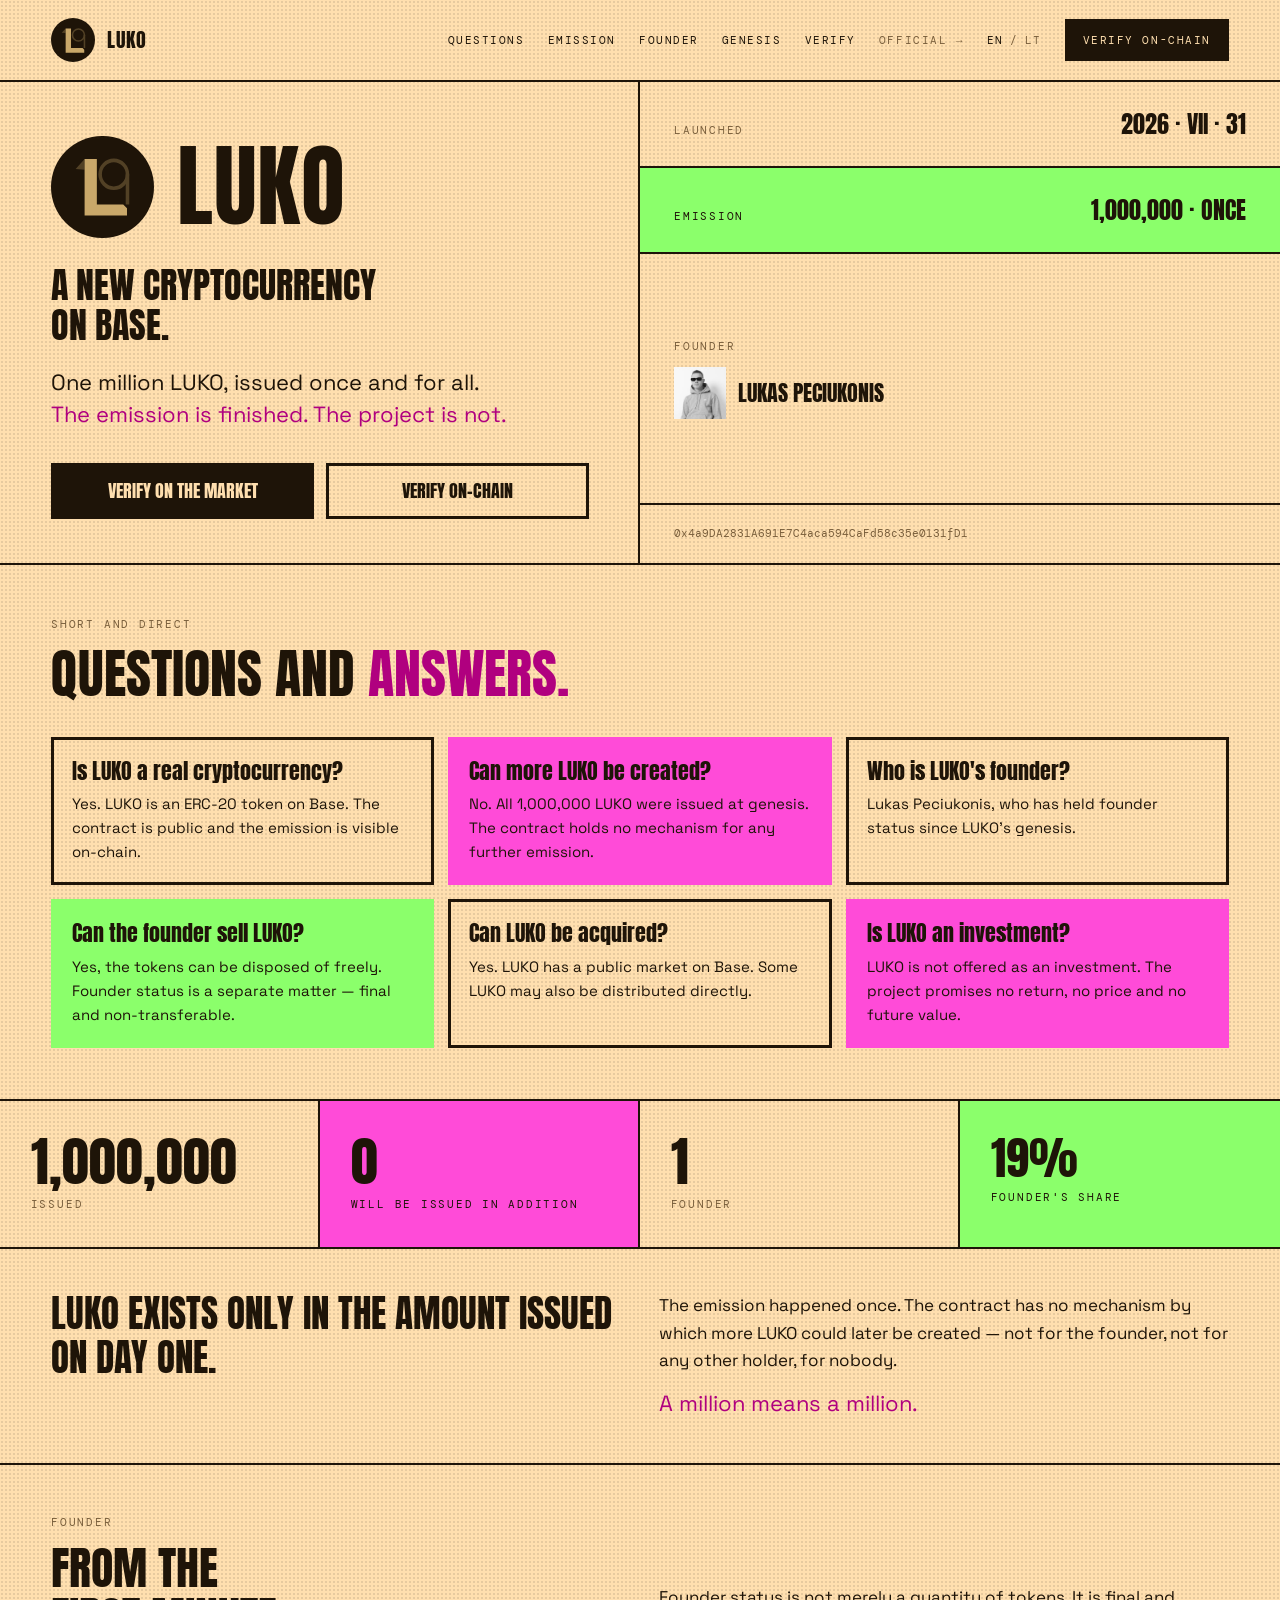
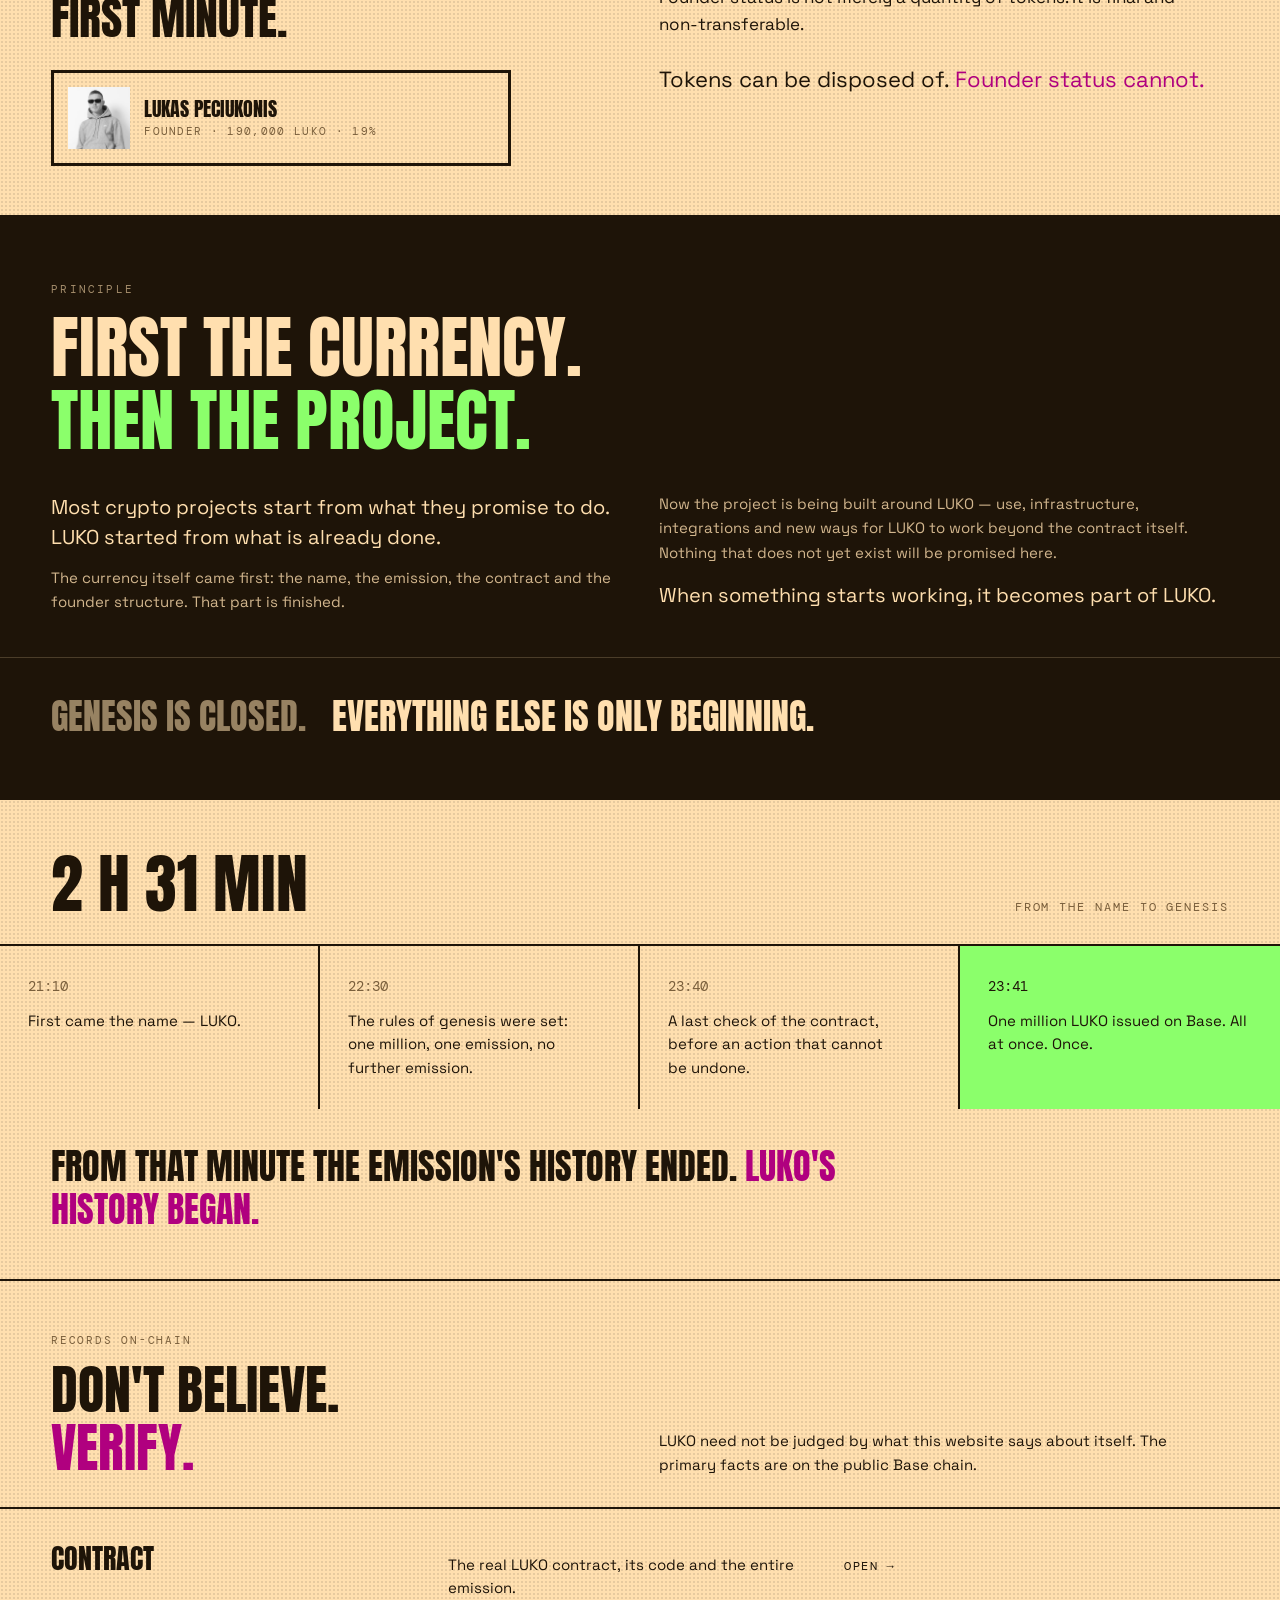
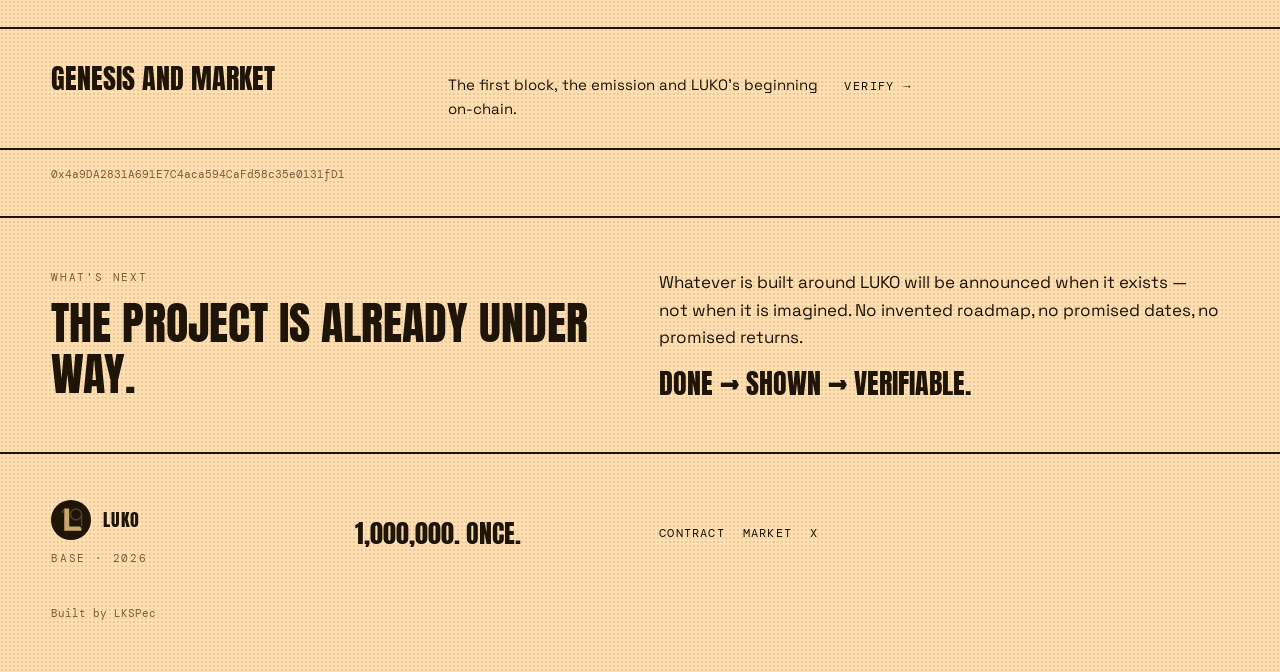
==== commit f50bd2a4: "chore: remove personal attribution and the deed page from the site Drop the publisher's personal att" ====
--- a/website/index.html
+++ b/website/index.html
@@ -4,14 +4,14 @@
   <meta charset="UTF-8">
   <meta name="viewport" content="width=device-width, initial-scale=1">
   <title data-en="LUKO — a new cryptocurrency on Base" data-lt="LUKO — nauja kriptovaliuta Base tinkle">LUKO — a new cryptocurrency on Base</title>
-  <meta name="description" content="LUKO is a new cryptocurrency on Base. One million LUKO, issued once and for all, by two equal founders. The emission is finished. The project is not.">
+  <meta name="description" content="LUKO is a new cryptocurrency on Base. One million LUKO, issued once and for all. The emission is finished. The project is not.">
   <link rel="icon" href="assets/favicon.ico" sizes="any">
   <link rel="icon" type="image/png" sizes="32x32" href="assets/favicon-32.png">
   <link rel="icon" type="image/png" sizes="16x16" href="assets/favicon-16.png">
   <meta property="og:title" content="LUKO — nauja kriptovaliuta Base tinkle">
   <meta property="og:description" content="Milijonas LUKO išleistas vieną kartą ir visam laikui. Emisija baigta. Projektas — ne.">
   <meta property="og:url" content="https://meetluko.eu/">
-  <meta property="og:image" content="https://meetluko.eu/assets/og-home-1200x630.png?v=1">
+  <meta property="og:image" content="https://meetluko.eu/assets/og-home-1200x630.png?v=2">
   <meta property="og:image:width" content="1200">
   <meta property="og:image:height" content="630">
   <meta property="og:image:type" content="image/png">
@@ -23,7 +23,7 @@
   <meta name="twitter:card" content="summary_large_image">
   <meta name="twitter:title" content="LUKO — nauja kriptovaliuta Base tinkle">
   <meta name="twitter:description" content="Milijonas LUKO išleistas vieną kartą ir visam laikui. Emisija baigta. Projektas — ne.">
-  <meta name="twitter:image" content="https://meetluko.eu/assets/og-home-1200x630.png?v=1">
+  <meta name="twitter:image" content="https://meetluko.eu/assets/og-home-1200x630.png?v=2">
   <!-- SENTRY_DSN -->
   <script
     src="https://js-de.sentry-cdn.com/7738fc80396b4b68af0041def3125cb0.min.js"
@@ -81,7 +81,7 @@
   <link rel="preconnect" href="https://fonts.googleapis.com">
   <link rel="preconnect" href="https://fonts.gstatic.com" crossorigin>
   <link rel="stylesheet" href="https://fonts.googleapis.com/css2?family=Anton&family=DM+Mono:wght@400;500&family=Space+Grotesk:wght@400;500;700&display=swap">
-  <link rel="stylesheet" href="styles.css?v=25">
+  <link rel="stylesheet" href="styles.css?v=26">
 </head>
 <body class="pt-body">
   <a class="skip-link" href="#main" data-en="Skip to content" data-lt="Pereiti prie turinio">Skip to content</a>
@@ -94,7 +94,7 @@
     <nav class="pt-nav" aria-label="Sections">
       <a href="#klausimai" data-en="Questions" data-lt="Klausimai">Questions</a>
       <a href="#emisija" data-en="Emission" data-lt="Emisija">Emission</a>
-      <a href="#steigejai" data-en="Founders" data-lt="Steigėjai">Founders</a>
+      <a href="#steigejai" data-en="Founder" data-lt="Steigėjas">Founder</a>
       <a href="#genezes-naktis" data-en="Genesis" data-lt="Genezė">Genesis</a>
       <a href="#patikrinti" data-en="Verify" data-lt="Patikrinti">Verify</a>
       <a class="pt-nav-out" href="/oficial" data-en="Official →" data-lt="Oficialu →">Official →</a>
@@ -131,7 +131,6 @@
              rel="noopener"
              data-sentry-action="point_verify"
              data-en="VERIFY ON-CHAIN" data-lt="PATIKRINTI GRANDINĖJE">VERIFY ON-CHAIN</a>
-          <a class="pt-btn pt-btn--outline" href="/deed" data-en="FOUNDERS' DEED" data-lt="STEIGĖJŲ AKTAS">FOUNDERS' DEED</a>
         </div>
       </div>
       <div class="pt-hero-facts">
@@ -144,14 +143,10 @@
           <span class="pt-hero-value" data-en="1,000,000 · ONCE" data-lt="1&nbsp;000&nbsp;000 · VIENĄ KARTĄ">1,000,000 · ONCE</span>
         </div>
         <div class="pt-hero-row pt-hero-row--people">
-          <span class="pt-label" data-en="Two equal founders" data-lt="Du lygiaverčiai steigėjai">Two equal founders</span>
+          <span class="pt-label" data-en="Founder" data-lt="Steigėjas">Founder</span>
           <div class="pt-person">
             <img class="pt-portrait" src="assets/founder-lukas.png" alt="" width="52" height="52">
             <span class="pt-person-name">LUKAS PECIUKONIS</span>
-          </div>
-          <div class="pt-person">
-            <img class="pt-portrait" src="assets/founder-denisas.png" alt="" width="52" height="52">
-            <span class="pt-person-name">DENISAS BYKOVAS</span>
           </div>
         </div>
         <div class="pt-hero-address">0x4a9DA2831A691E7C4aca594CaFd58c35e0131fD1</div>
@@ -171,11 +166,11 @@
           <p class="pt-a" data-en="No. All 1,000,000 LUKO were issued at genesis. The contract holds no mechanism for any further emission." data-lt="Ne. Visa 1&nbsp;000&nbsp;000 LUKO emisija išleista genezės metu. Papildomos emisijos mechanizmo kontrakte nėra.">No. All 1,000,000 LUKO were issued at genesis. The contract holds no mechanism for any further emission.</p>
         </article>
         <article class="pt-card">
-          <h3 class="pt-q" data-en="Who are LUKO's founders?" data-lt="Kas yra LUKO steigėjai?">Who are LUKO's founders?</h3>
-          <p class="pt-a" data-en="Lukas Peciukonis and Denisas Bykovas. Both hold equal founder status from LUKO's genesis." data-lt="Lukas Peciukonis ir Denisas Bykovas. Abu turi lygiavertį steigėjo statusą nuo LUKO genezės.">Lukas Peciukonis and Denisas Bykovas. Both hold equal founder status from LUKO's genesis.</p>
+          <h3 class="pt-q" data-en="Who is LUKO's founder?" data-lt="Kas yra LUKO steigėjas?">Who is LUKO's founder?</h3>
+          <p class="pt-a" data-en="Lukas Peciukonis, who has held founder status since LUKO's genesis." data-lt="Lukas Peciukonis, turintis steigėjo statusą nuo LUKO genezės.">Lukas Peciukonis, who has held founder status since LUKO's genesis.</p>
         </article>
         <article class="pt-card pt-card--green">
-          <h3 class="pt-q" data-en="Can the founders sell their LUKO?" data-lt="Ar steigėjai gali parduoti savo LUKO?">Can the founders sell their LUKO?</h3>
+          <h3 class="pt-q" data-en="Can the founder sell LUKO?" data-lt="Ar steigėjas gali parduoti LUKO?">Can the founder sell LUKO?</h3>
           <p class="pt-a" data-en="Yes, the tokens can be disposed of freely. Founder status is a separate matter — final and non-transferable." data-lt="Taip, tokenais galima disponuoti laisvai. Steigėjo statusas yra atskiras dalykas — galutinis ir neperleidžiamas.">Yes, the tokens can be disposed of freely. Founder status is a separate matter — final and non-transferable.</p>
         </article>
         <article class="pt-card">
@@ -200,18 +195,18 @@
           <span class="pt-label" data-en="Will be issued in addition" data-lt="Bus išleista papildomai">Will be issued in addition</span>
         </div>
         <div class="pt-cell">
-          <span class="pt-cell-value">2</span>
-          <span class="pt-label" data-en="Founders" data-lt="Steigėjai">Founders</span>
+          <span class="pt-cell-value">1</span>
+          <span class="pt-label" data-en="Founder" data-lt="Steigėjas">Founder</span>
         </div>
         <div class="pt-cell pt-cell--green">
-          <span class="pt-cell-value pt-cell-value--sm" data-en="19% + 19%" data-lt="19&nbsp;% + 19&nbsp;%">19% + 19%</span>
-          <span class="pt-label" data-en="Founders' shares" data-lt="Steigėjų dalys">Founders' shares</span>
+          <span class="pt-cell-value pt-cell-value--sm" data-en="19%" data-lt="19&nbsp;%">19%</span>
+          <span class="pt-label" data-en="Founder's share" data-lt="Steigėjo dalis">Founder's share</span>
         </div>
       </div>
       <div class="pt-split">
         <p class="pt-display" id="emission-title" data-en="LUKO EXISTS ONLY IN THE AMOUNT ISSUED ON DAY ONE." data-lt="LUKO EGZISTUOJA TIEK, KIEK BUVO IŠLEISTA PIRMĄ DIENĄ.">LUKO EXISTS ONLY IN THE AMOUNT ISSUED ON DAY ONE.</p>
         <div class="pt-stack">
-          <p class="pt-body-copy" data-en="The emission happened once. The contract has no mechanism by which more LUKO could later be created — not for the founders, not for any other holder, for nobody." data-lt="Emisija įvyko vieną kartą. Kontrakte nėra mechanizmo, kuriuo vėliau būtų galima sukurti daugiau LUKO — nei steigėjams, nei kitam valdytojui, niekam.">The emission happened once. The contract has no mechanism by which more LUKO could later be created — not for the founders, not for any other holder, for nobody.</p>
+          <p class="pt-body-copy" data-en="The emission happened once. The contract has no mechanism by which more LUKO could later be created — not for the founder, not for any other holder, for nobody." data-lt="Emisija įvyko vieną kartą. Kontrakte nėra mechanizmo, kuriuo vėliau būtų galima sukurti daugiau LUKO — nei steigėjui, nei kitam valdytojui, niekam.">The emission happened once. The contract has no mechanism by which more LUKO could later be created — not for the founder, not for any other holder, for nobody.</p>
           <p class="pt-pull pt-accent" data-en="A million means a million." data-lt="Milijonas reiškia milijoną.">A million means a million.</p>
         </div>
       </div>
@@ -220,8 +215,8 @@
     <section class="pt-founders" id="steigejai" aria-labelledby="founders-title">
       <div class="pt-stack">
         <div>
-          <span class="pt-label" data-en="Two founders" data-lt="Du steigėjai">Two founders</span>
-          <h2 class="pt-section-title pt-section-title--sm" id="founders-title"><span data-en="EQUAL FROM" data-lt="LYGIAVERČIAI NUO">EQUAL FROM</span><br><span data-en="THE FIRST MINUTE." data-lt="PIRMOS MINUTĖS.">THE FIRST MINUTE.</span></h2>
+          <span class="pt-label" data-en="Founder" data-lt="Steigėjas">Founder</span>
+          <h2 class="pt-section-title pt-section-title--sm" id="founders-title"><span data-en="FROM THE" data-lt="NUO PIRMOS">FROM THE</span><br><span data-en="FIRST MINUTE." data-lt="MINUTĖS.">FIRST MINUTE.</span></h2>
         </div>
         <div class="pt-founder-cards">
           <div class="pt-founder">
@@ -231,20 +226,11 @@
               <span class="pt-label" data-en="Founder · 190,000 LUKO · 19%" data-lt="Steigėjas · 190&nbsp;000 LUKO · 19&nbsp;%">Founder · 190,000 LUKO · 19%</span>
             </div>
           </div>
-          <div class="pt-founder">
-            <img class="pt-portrait pt-portrait--lg" src="assets/founder-denisas.png" alt="" width="62" height="62">
-            <div class="pt-founder-text">
-              <span class="pt-founder-name">DENISAS BYKOVAS</span>
-              <span class="pt-label" data-en="Founder · 190,000 LUKO · 19%" data-lt="Steigėjas · 190&nbsp;000 LUKO · 19&nbsp;%">Founder · 190,000 LUKO · 19%</span>
-            </div>
-          </div>
         </div>
       </div>
       <div class="pt-stack pt-stack--centred">
-        <p class="pt-body-copy" data-en="Founder status is not merely a quantity of tokens. The founders' deed gives each an equal, indivisible share of the LUKO name, mark and works, and the status itself is final and non-transferable." data-lt="Steigėjo statusas nėra vien tokenų kiekis. Steigėjų aktas kiekvienam nustato lygią, nedalomą dalį LUKO vardo, ženklo ir kūrinių, o pats statusas yra galutinis ir neperleidžiamas.">Founder status is not merely a quantity of tokens. The founders' deed gives each an equal, indivisible share of the LUKO name, mark and works, and the status itself is final and non-transferable.</p>
+        <p class="pt-body-copy" data-en="Founder status is not merely a quantity of tokens. It is final and non-transferable." data-lt="Steigėjo statusas nėra vien tokenų kiekis. Jis yra galutinis ir neperleidžiamas.">Founder status is not merely a quantity of tokens. It is final and non-transferable.</p>
           <p class="pt-pull"><span data-en="Tokens can be disposed of." data-lt="Tokenais galima disponuoti.">Tokens can be disposed of.</span> <span class="pt-accent" data-en="Founder status cannot." data-lt="Steigėjo statusu — ne.">Founder status cannot.</span></p>
-        <p class="pt-note" data-en="This is not a declaration by this website: the deed is recorded on the public Base chain and can be verified independently of this page." data-lt="Tai nėra šios svetainės deklaracija: aktas įrašytas viešoje Base grandinėje ir patikrinamas nepriklausomai nuo šio puslapio.">This is not a declaration by this website: the deed is recorded on the public Base chain and can be verified independently of this page.</p>
-        <a class="pt-btn pt-btn--outline pt-btn--inline" href="/deed" data-en="READ THE FOUNDERS' DEED" data-lt="SKAITYTI STEIGĖJŲ AKTĄ">READ THE FOUNDERS' DEED</a>
       </div>
     </section>
 
@@ -256,7 +242,7 @@
       <div class="pt-principle-copy">
         <div class="pt-stack">
           <p class="pt-pull" data-en="Most crypto projects start from what they promise to do. LUKO started from what is already done." data-lt="Daugelis kripto projektų pradeda nuo to, ką žada padaryti. LUKO pradėjo nuo to, kas jau padaryta.">Most crypto projects start from what they promise to do. LUKO started from what is already done.</p>
-          <p class="pt-body-copy pt-dim" data-en="The currency itself came first: the name, the emission, the contract and the founder structure. That part is finished." data-lt="Pirmiausia atsirado pati valiuta: vardas, emisija, kontraktas ir steigėjų struktūra. Ši dalis baigta.">The currency itself came first: the name, the emission, the contract and the founder structure. That part is finished.</p>
+          <p class="pt-body-copy pt-dim" data-en="The currency itself came first: the name, the emission, the contract and the founder structure. That part is finished." data-lt="Pirmiausia atsirado pati valiuta: vardas, emisija, kontraktas ir steigėjo struktūra. Ši dalis baigta.">The currency itself came first: the name, the emission, the contract and the founder structure. That part is finished.</p>
         </div>
         <div class="pt-stack">
           <p class="pt-body-copy pt-dim" data-en="Now the project is being built around LUKO — use, infrastructure, integrations and new ways for LUKO to work beyond the contract itself. Nothing that does not yet exist will be promised here." data-lt="Dabar aplink LUKO kuriamas projektas — naudojimas, infrastruktūra, integracijos ir nauji būdai LUKO veikti už paties kontrakto ribų. Čia nebus žadama tai, ko dar nėra.">Now the project is being built around LUKO — use, infrastructure, integrations and new ways for LUKO to work beyond the contract itself. Nothing that does not yet exist will be promised here.</p>
@@ -310,11 +296,6 @@
            data-sentry-action="point_verify">
           <span class="pt-row-name" data-en="CONTRACT" data-lt="KONTRAKTAS">CONTRACT</span>
           <span class="pt-row-desc" data-en="The real LUKO contract, its code and the entire emission." data-lt="Tikras LUKO kontraktas, jo kodas ir visa emisija.">The real LUKO contract, its code and the entire emission.</span>
-          <span class="pt-row-go" data-en="Open →" data-lt="Atidaryti →">Open →</span>
-        </a>
-        <a class="pt-row" href="/deed">
-          <span class="pt-row-name" data-en="FOUNDERS' DEED" data-lt="STEIGĖJŲ AKTAS">FOUNDERS' DEED</span>
-          <span class="pt-row-desc" data-en="The status, shares and rights of two equal founders." data-lt="Dviejų lygiaverčių steigėjų statusas, dalys ir teisės.">The status, shares and rights of two equal founders.</span>
           <span class="pt-row-go" data-en="Open →" data-lt="Atidaryti →">Open →</span>
         </a>
         <a class="pt-row" href="/market">
@@ -349,11 +330,10 @@
     <span class="pt-footer-claim" data-en="1,000,000. ONCE." data-lt="1&nbsp;000&nbsp;000. VIENĄ KARTĄ.">1,000,000. ONCE.</span>
     <div class="pt-footer-links">
       <a href="https://basescan.org/token/0x4a9DA2831A691E7C4aca594CaFd58c35e0131fD1" rel="noopener" data-en="Contract" data-lt="Kontraktas">Contract</a>
-      <a href="/deed" data-en="Founders' deed" data-lt="Steigėjų aktas">Founders' deed</a>
       <a href="/market" data-en="Market" data-lt="Rinka">Market</a>
       <a href="https://x.com/MeetLUKO" rel="noopener me" data-sentry-action="outbound_x">X</a>
     </div>
-    <p class="pt-footer-meta">Built by LKSPec · <a href="https://www.linkedin.com/in/bykovas/" rel="noopener me">Denisas Bykovas</a></p>
+    <p class="pt-footer-meta">Built by LKSPec</p>
   </footer>
 
   <script src="app.js?v=10" defer></script>
--- a/website/styles.css
+++ b/website/styles.css
@@ -788,20 +788,10 @@
   .give-take-grid { display: grid; grid-template-columns: 1fr 1fr; gap: 20px; }
 }
 
-/* Deed */
-.deed-opening { color: var(--luko-offwhite); }
-.deed-list { margin: 16px 0 0; padding-left: 24px; color: var(--luko-muted); font-size: 13px; line-height: 1.8; }
-.deed-list > li { margin-bottom: 16px; padding-left: 8px; }
-.deed-list > li:last-child { margin-bottom: 0; }
-.deed-list ol { margin: 8px 0 0; padding-left: 22px; }
-.deed-list ol li { margin-bottom: 4px; padding-left: 6px; }
-.deed-list code { font-family: var(--font-mono); font-size: 11px; color: var(--luko-offwhite); word-break: break-all; }
-.deed-list .gold, .gold { color: var(--luko-gold); }
-
 /* ---------------------------------------------------------------------------
    LUKO main page. Its own visual identity: apricot paper with a dot screen,
    Anton display type, neon fills — deliberately not the black/champagne system
-   that oficial.html, market.html, deed.html and specification.html share, so
+   that oficial.html, market.html and specification.html share, so
    every rule here is scoped to `.pt-body` and inert on those pages.
    Mobile-first; one breakpoint at 900px, with clamp() carrying the type between.
    --------------------------------------------------------------------------- */
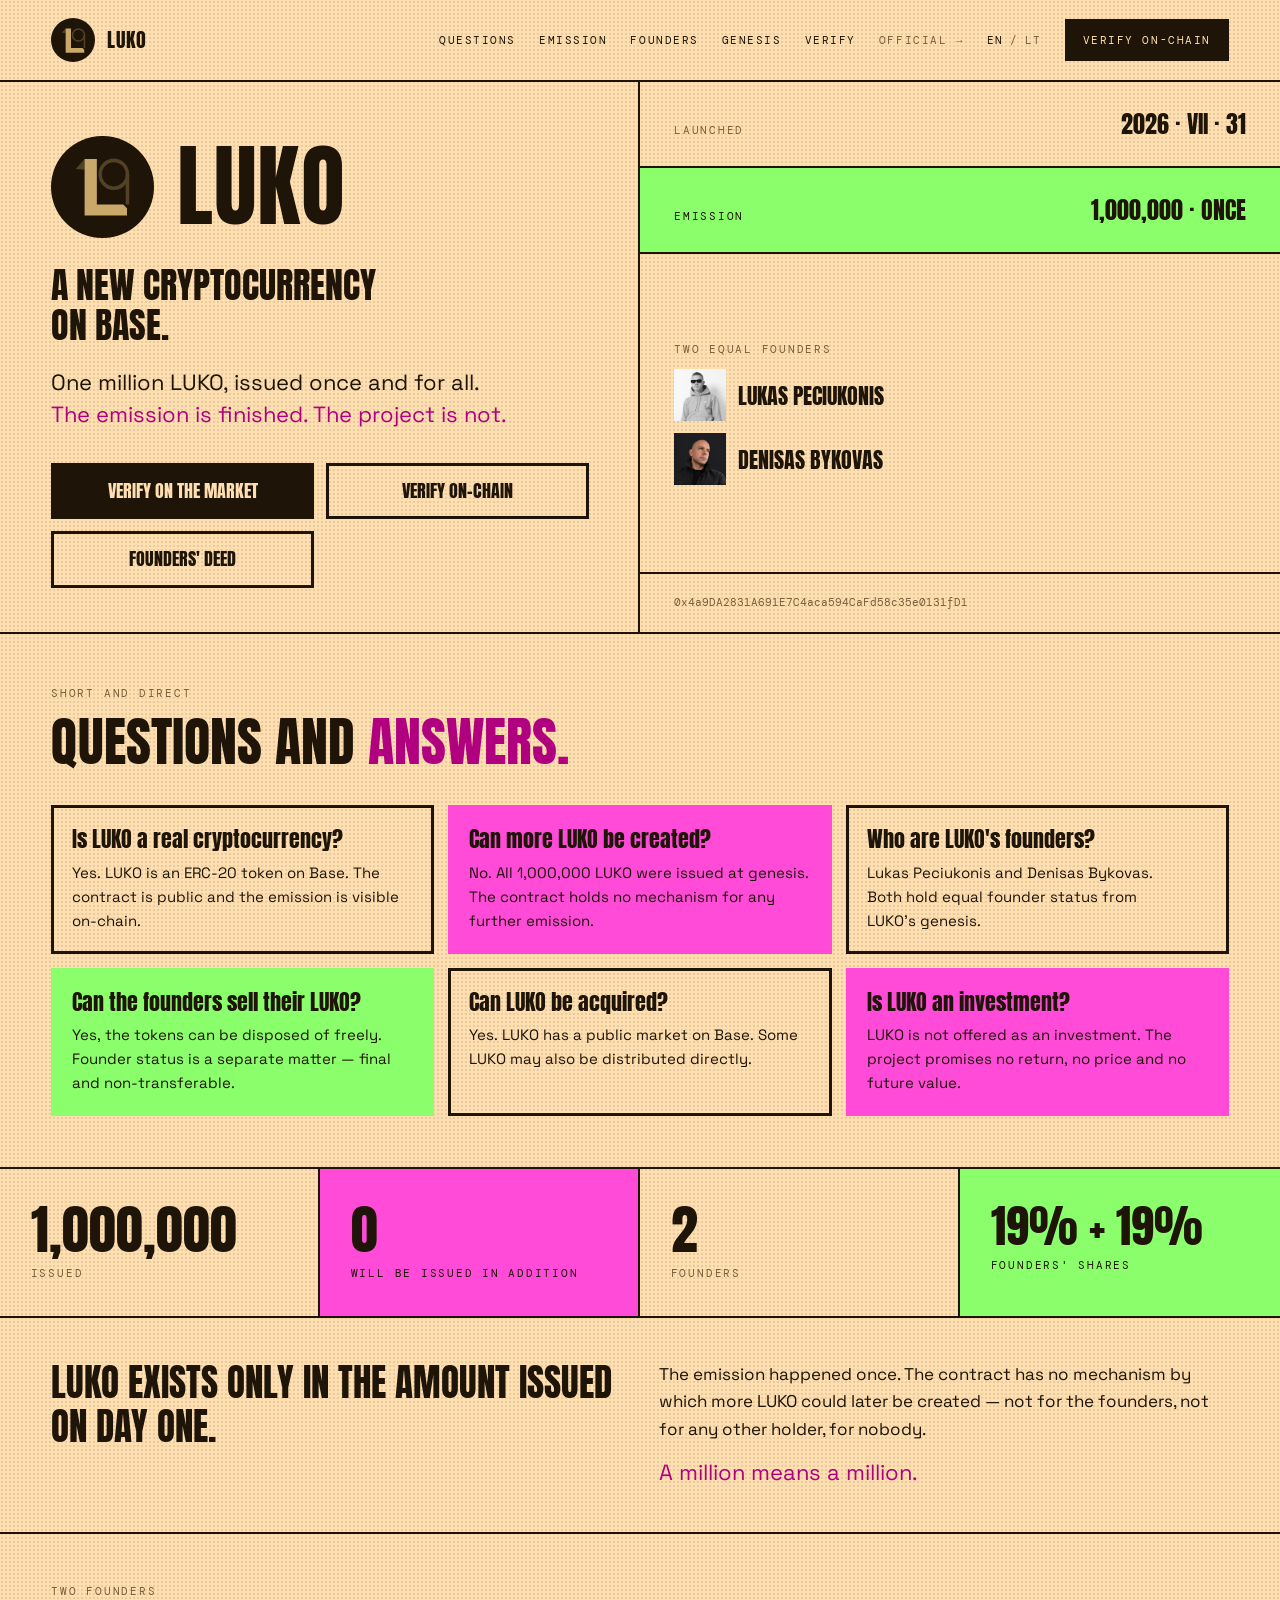
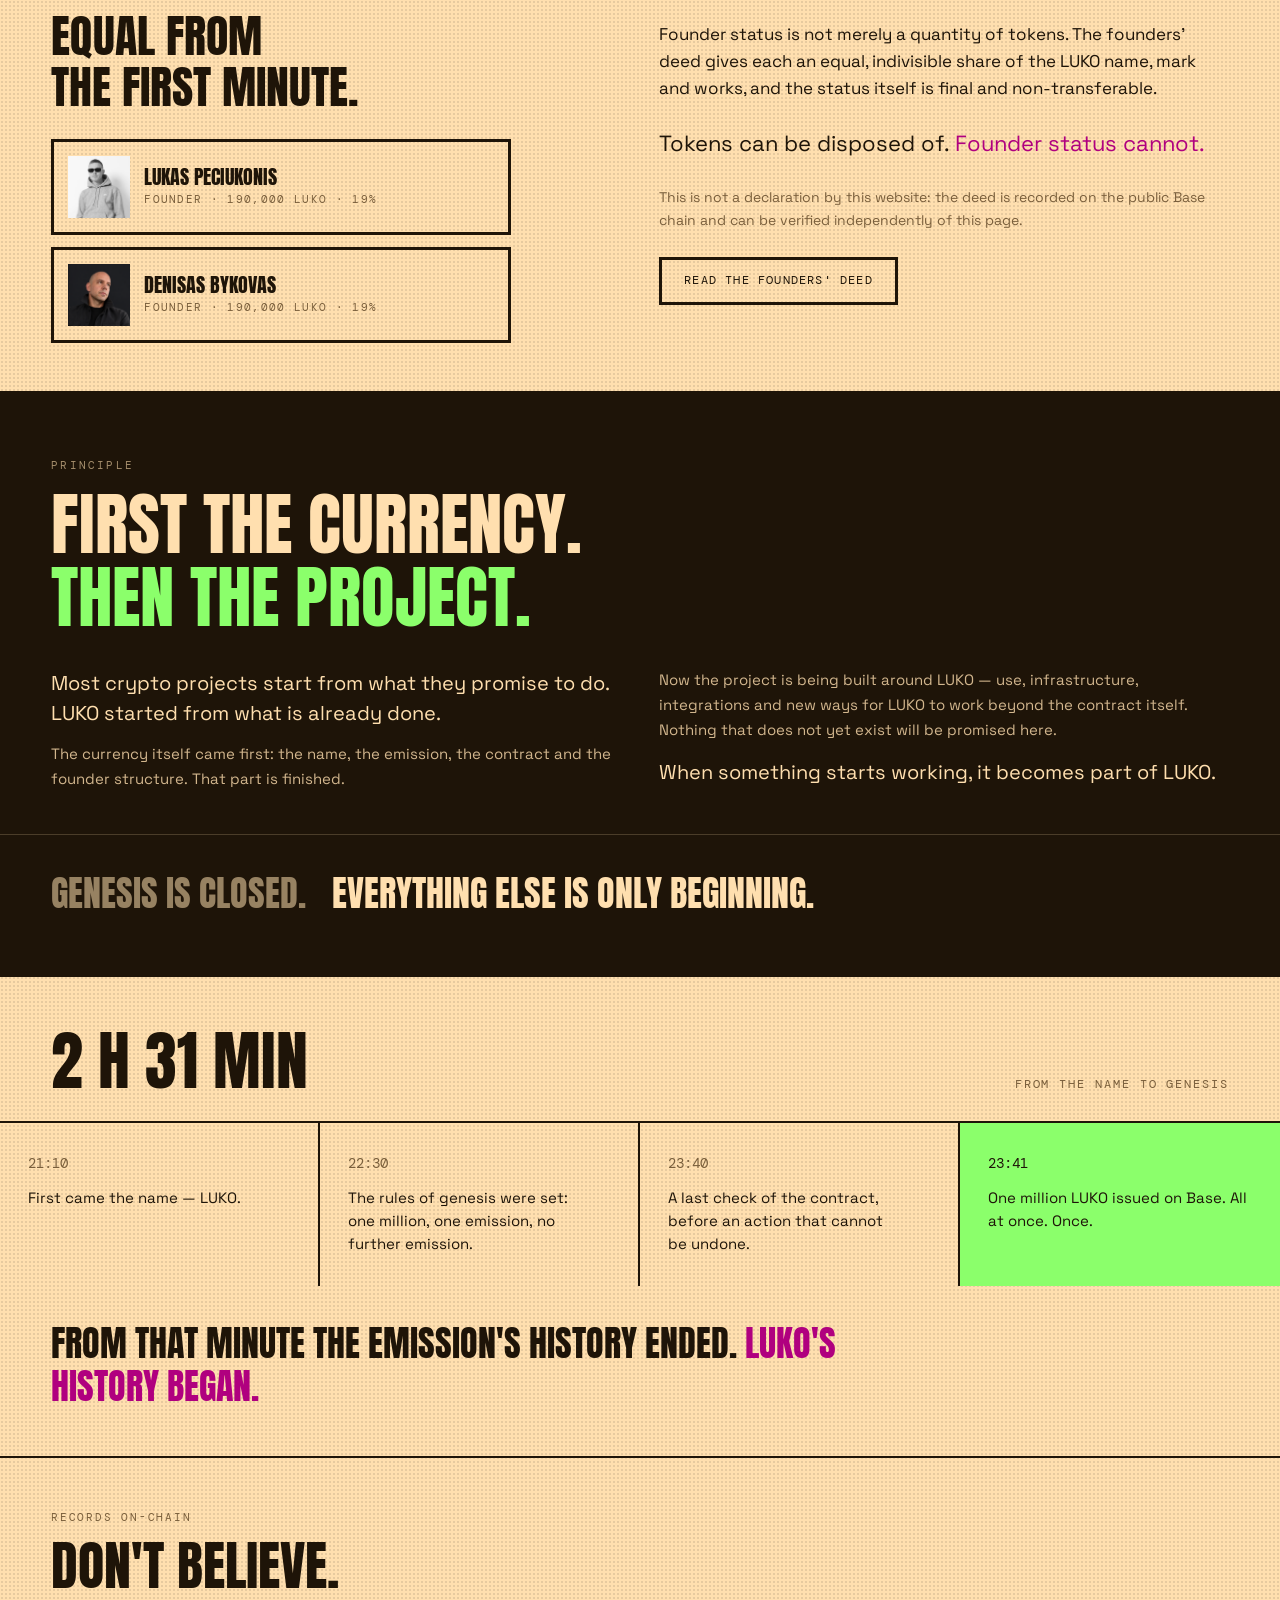
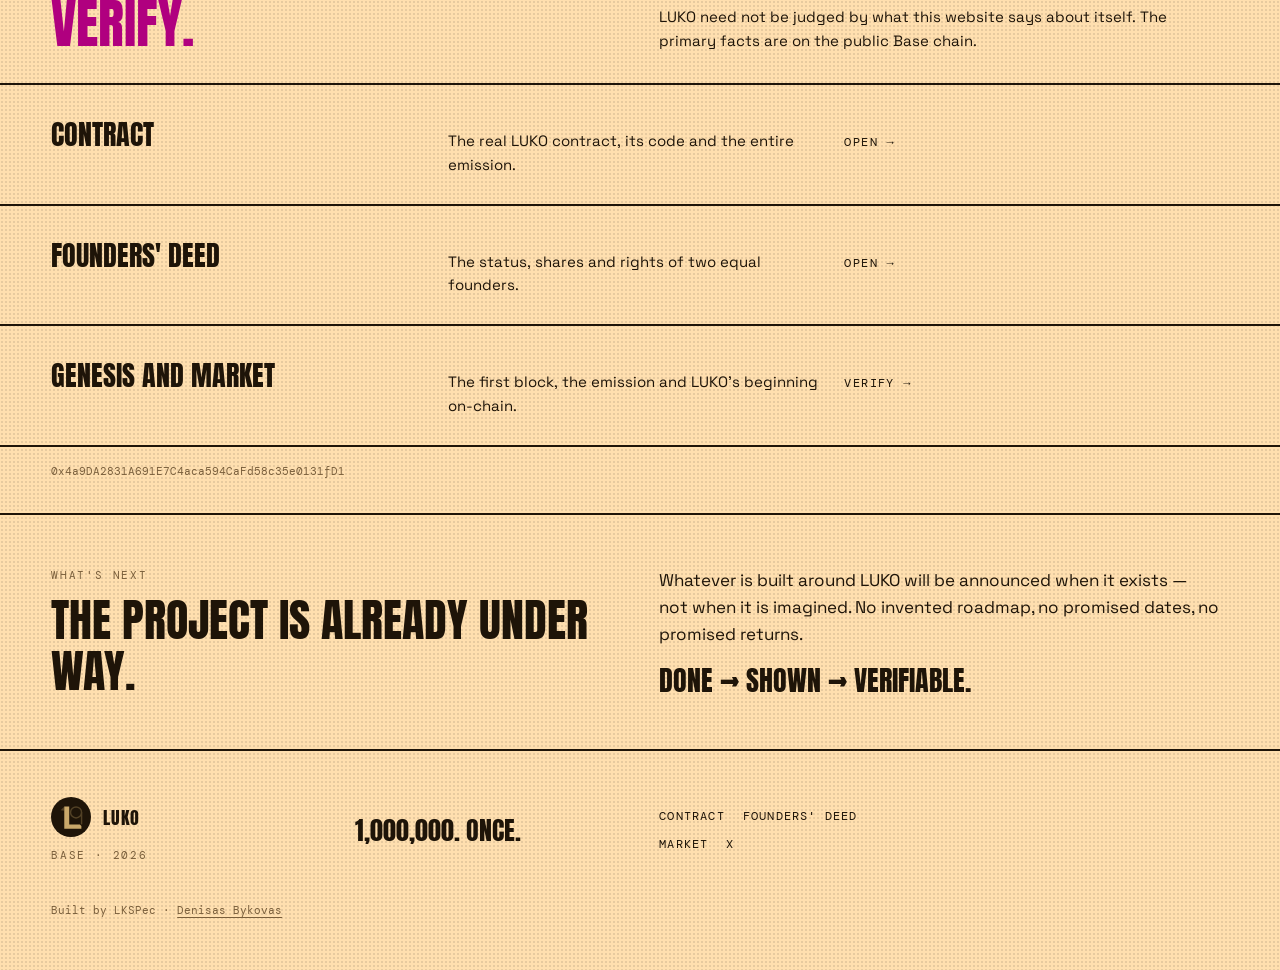
==== commit 56d81947: "Revert "chore: remove personal attribution and the deed page from the site" This reverts commit f50b" ====
--- a/website/index.html
+++ b/website/index.html
@@ -4,14 +4,14 @@
   <meta charset="UTF-8">
   <meta name="viewport" content="width=device-width, initial-scale=1">
   <title data-en="LUKO — a new cryptocurrency on Base" data-lt="LUKO — nauja kriptovaliuta Base tinkle">LUKO — a new cryptocurrency on Base</title>
-  <meta name="description" content="LUKO is a new cryptocurrency on Base. One million LUKO, issued once and for all. The emission is finished. The project is not.">
+  <meta name="description" content="LUKO is a new cryptocurrency on Base. One million LUKO, issued once and for all, by two equal founders. The emission is finished. The project is not.">
   <link rel="icon" href="assets/favicon.ico" sizes="any">
   <link rel="icon" type="image/png" sizes="32x32" href="assets/favicon-32.png">
   <link rel="icon" type="image/png" sizes="16x16" href="assets/favicon-16.png">
   <meta property="og:title" content="LUKO — nauja kriptovaliuta Base tinkle">
   <meta property="og:description" content="Milijonas LUKO išleistas vieną kartą ir visam laikui. Emisija baigta. Projektas — ne.">
   <meta property="og:url" content="https://meetluko.eu/">
-  <meta property="og:image" content="https://meetluko.eu/assets/og-home-1200x630.png?v=2">
+  <meta property="og:image" content="https://meetluko.eu/assets/og-home-1200x630.png?v=1">
   <meta property="og:image:width" content="1200">
   <meta property="og:image:height" content="630">
   <meta property="og:image:type" content="image/png">
@@ -23,7 +23,7 @@
   <meta name="twitter:card" content="summary_large_image">
   <meta name="twitter:title" content="LUKO — nauja kriptovaliuta Base tinkle">
   <meta name="twitter:description" content="Milijonas LUKO išleistas vieną kartą ir visam laikui. Emisija baigta. Projektas — ne.">
-  <meta name="twitter:image" content="https://meetluko.eu/assets/og-home-1200x630.png?v=2">
+  <meta name="twitter:image" content="https://meetluko.eu/assets/og-home-1200x630.png?v=1">
   <!-- SENTRY_DSN -->
   <script
     src="https://js-de.sentry-cdn.com/7738fc80396b4b68af0041def3125cb0.min.js"
@@ -81,7 +81,7 @@
   <link rel="preconnect" href="https://fonts.googleapis.com">
   <link rel="preconnect" href="https://fonts.gstatic.com" crossorigin>
   <link rel="stylesheet" href="https://fonts.googleapis.com/css2?family=Anton&family=DM+Mono:wght@400;500&family=Space+Grotesk:wght@400;500;700&display=swap">
-  <link rel="stylesheet" href="styles.css?v=26">
+  <link rel="stylesheet" href="styles.css?v=25">
 </head>
 <body class="pt-body">
   <a class="skip-link" href="#main" data-en="Skip to content" data-lt="Pereiti prie turinio">Skip to content</a>
@@ -94,7 +94,7 @@
     <nav class="pt-nav" aria-label="Sections">
       <a href="#klausimai" data-en="Questions" data-lt="Klausimai">Questions</a>
       <a href="#emisija" data-en="Emission" data-lt="Emisija">Emission</a>
-      <a href="#steigejai" data-en="Founder" data-lt="Steigėjas">Founder</a>
+      <a href="#steigejai" data-en="Founders" data-lt="Steigėjai">Founders</a>
       <a href="#genezes-naktis" data-en="Genesis" data-lt="Genezė">Genesis</a>
       <a href="#patikrinti" data-en="Verify" data-lt="Patikrinti">Verify</a>
       <a class="pt-nav-out" href="/oficial" data-en="Official →" data-lt="Oficialu →">Official →</a>
@@ -131,6 +131,7 @@
              rel="noopener"
              data-sentry-action="point_verify"
              data-en="VERIFY ON-CHAIN" data-lt="PATIKRINTI GRANDINĖJE">VERIFY ON-CHAIN</a>
+          <a class="pt-btn pt-btn--outline" href="/deed" data-en="FOUNDERS' DEED" data-lt="STEIGĖJŲ AKTAS">FOUNDERS' DEED</a>
         </div>
       </div>
       <div class="pt-hero-facts">
@@ -143,10 +144,14 @@
           <span class="pt-hero-value" data-en="1,000,000 · ONCE" data-lt="1&nbsp;000&nbsp;000 · VIENĄ KARTĄ">1,000,000 · ONCE</span>
         </div>
         <div class="pt-hero-row pt-hero-row--people">
-          <span class="pt-label" data-en="Founder" data-lt="Steigėjas">Founder</span>
+          <span class="pt-label" data-en="Two equal founders" data-lt="Du lygiaverčiai steigėjai">Two equal founders</span>
           <div class="pt-person">
             <img class="pt-portrait" src="assets/founder-lukas.png" alt="" width="52" height="52">
             <span class="pt-person-name">LUKAS PECIUKONIS</span>
+          </div>
+          <div class="pt-person">
+            <img class="pt-portrait" src="assets/founder-denisas.png" alt="" width="52" height="52">
+            <span class="pt-person-name">DENISAS BYKOVAS</span>
           </div>
         </div>
         <div class="pt-hero-address">0x4a9DA2831A691E7C4aca594CaFd58c35e0131fD1</div>
@@ -166,11 +171,11 @@
           <p class="pt-a" data-en="No. All 1,000,000 LUKO were issued at genesis. The contract holds no mechanism for any further emission." data-lt="Ne. Visa 1&nbsp;000&nbsp;000 LUKO emisija išleista genezės metu. Papildomos emisijos mechanizmo kontrakte nėra.">No. All 1,000,000 LUKO were issued at genesis. The contract holds no mechanism for any further emission.</p>
         </article>
         <article class="pt-card">
-          <h3 class="pt-q" data-en="Who is LUKO's founder?" data-lt="Kas yra LUKO steigėjas?">Who is LUKO's founder?</h3>
-          <p class="pt-a" data-en="Lukas Peciukonis, who has held founder status since LUKO's genesis." data-lt="Lukas Peciukonis, turintis steigėjo statusą nuo LUKO genezės.">Lukas Peciukonis, who has held founder status since LUKO's genesis.</p>
+          <h3 class="pt-q" data-en="Who are LUKO's founders?" data-lt="Kas yra LUKO steigėjai?">Who are LUKO's founders?</h3>
+          <p class="pt-a" data-en="Lukas Peciukonis and Denisas Bykovas. Both hold equal founder status from LUKO's genesis." data-lt="Lukas Peciukonis ir Denisas Bykovas. Abu turi lygiavertį steigėjo statusą nuo LUKO genezės.">Lukas Peciukonis and Denisas Bykovas. Both hold equal founder status from LUKO's genesis.</p>
         </article>
         <article class="pt-card pt-card--green">
-          <h3 class="pt-q" data-en="Can the founder sell LUKO?" data-lt="Ar steigėjas gali parduoti LUKO?">Can the founder sell LUKO?</h3>
+          <h3 class="pt-q" data-en="Can the founders sell their LUKO?" data-lt="Ar steigėjai gali parduoti savo LUKO?">Can the founders sell their LUKO?</h3>
           <p class="pt-a" data-en="Yes, the tokens can be disposed of freely. Founder status is a separate matter — final and non-transferable." data-lt="Taip, tokenais galima disponuoti laisvai. Steigėjo statusas yra atskiras dalykas — galutinis ir neperleidžiamas.">Yes, the tokens can be disposed of freely. Founder status is a separate matter — final and non-transferable.</p>
         </article>
         <article class="pt-card">
@@ -195,18 +200,18 @@
           <span class="pt-label" data-en="Will be issued in addition" data-lt="Bus išleista papildomai">Will be issued in addition</span>
         </div>
         <div class="pt-cell">
-          <span class="pt-cell-value">1</span>
-          <span class="pt-label" data-en="Founder" data-lt="Steigėjas">Founder</span>
+          <span class="pt-cell-value">2</span>
+          <span class="pt-label" data-en="Founders" data-lt="Steigėjai">Founders</span>
         </div>
         <div class="pt-cell pt-cell--green">
-          <span class="pt-cell-value pt-cell-value--sm" data-en="19%" data-lt="19&nbsp;%">19%</span>
-          <span class="pt-label" data-en="Founder's share" data-lt="Steigėjo dalis">Founder's share</span>
+          <span class="pt-cell-value pt-cell-value--sm" data-en="19% + 19%" data-lt="19&nbsp;% + 19&nbsp;%">19% + 19%</span>
+          <span class="pt-label" data-en="Founders' shares" data-lt="Steigėjų dalys">Founders' shares</span>
         </div>
       </div>
       <div class="pt-split">
         <p class="pt-display" id="emission-title" data-en="LUKO EXISTS ONLY IN THE AMOUNT ISSUED ON DAY ONE." data-lt="LUKO EGZISTUOJA TIEK, KIEK BUVO IŠLEISTA PIRMĄ DIENĄ.">LUKO EXISTS ONLY IN THE AMOUNT ISSUED ON DAY ONE.</p>
         <div class="pt-stack">
-          <p class="pt-body-copy" data-en="The emission happened once. The contract has no mechanism by which more LUKO could later be created — not for the founder, not for any other holder, for nobody." data-lt="Emisija įvyko vieną kartą. Kontrakte nėra mechanizmo, kuriuo vėliau būtų galima sukurti daugiau LUKO — nei steigėjui, nei kitam valdytojui, niekam.">The emission happened once. The contract has no mechanism by which more LUKO could later be created — not for the founder, not for any other holder, for nobody.</p>
+          <p class="pt-body-copy" data-en="The emission happened once. The contract has no mechanism by which more LUKO could later be created — not for the founders, not for any other holder, for nobody." data-lt="Emisija įvyko vieną kartą. Kontrakte nėra mechanizmo, kuriuo vėliau būtų galima sukurti daugiau LUKO — nei steigėjams, nei kitam valdytojui, niekam.">The emission happened once. The contract has no mechanism by which more LUKO could later be created — not for the founders, not for any other holder, for nobody.</p>
           <p class="pt-pull pt-accent" data-en="A million means a million." data-lt="Milijonas reiškia milijoną.">A million means a million.</p>
         </div>
       </div>
@@ -215,8 +220,8 @@
     <section class="pt-founders" id="steigejai" aria-labelledby="founders-title">
       <div class="pt-stack">
         <div>
-          <span class="pt-label" data-en="Founder" data-lt="Steigėjas">Founder</span>
-          <h2 class="pt-section-title pt-section-title--sm" id="founders-title"><span data-en="FROM THE" data-lt="NUO PIRMOS">FROM THE</span><br><span data-en="FIRST MINUTE." data-lt="MINUTĖS.">FIRST MINUTE.</span></h2>
+          <span class="pt-label" data-en="Two founders" data-lt="Du steigėjai">Two founders</span>
+          <h2 class="pt-section-title pt-section-title--sm" id="founders-title"><span data-en="EQUAL FROM" data-lt="LYGIAVERČIAI NUO">EQUAL FROM</span><br><span data-en="THE FIRST MINUTE." data-lt="PIRMOS MINUTĖS.">THE FIRST MINUTE.</span></h2>
         </div>
         <div class="pt-founder-cards">
           <div class="pt-founder">
@@ -226,11 +231,20 @@
               <span class="pt-label" data-en="Founder · 190,000 LUKO · 19%" data-lt="Steigėjas · 190&nbsp;000 LUKO · 19&nbsp;%">Founder · 190,000 LUKO · 19%</span>
             </div>
           </div>
+          <div class="pt-founder">
+            <img class="pt-portrait pt-portrait--lg" src="assets/founder-denisas.png" alt="" width="62" height="62">
+            <div class="pt-founder-text">
+              <span class="pt-founder-name">DENISAS BYKOVAS</span>
+              <span class="pt-label" data-en="Founder · 190,000 LUKO · 19%" data-lt="Steigėjas · 190&nbsp;000 LUKO · 19&nbsp;%">Founder · 190,000 LUKO · 19%</span>
+            </div>
+          </div>
         </div>
       </div>
       <div class="pt-stack pt-stack--centred">
-        <p class="pt-body-copy" data-en="Founder status is not merely a quantity of tokens. It is final and non-transferable." data-lt="Steigėjo statusas nėra vien tokenų kiekis. Jis yra galutinis ir neperleidžiamas.">Founder status is not merely a quantity of tokens. It is final and non-transferable.</p>
+        <p class="pt-body-copy" data-en="Founder status is not merely a quantity of tokens. The founders' deed gives each an equal, indivisible share of the LUKO name, mark and works, and the status itself is final and non-transferable." data-lt="Steigėjo statusas nėra vien tokenų kiekis. Steigėjų aktas kiekvienam nustato lygią, nedalomą dalį LUKO vardo, ženklo ir kūrinių, o pats statusas yra galutinis ir neperleidžiamas.">Founder status is not merely a quantity of tokens. The founders' deed gives each an equal, indivisible share of the LUKO name, mark and works, and the status itself is final and non-transferable.</p>
           <p class="pt-pull"><span data-en="Tokens can be disposed of." data-lt="Tokenais galima disponuoti.">Tokens can be disposed of.</span> <span class="pt-accent" data-en="Founder status cannot." data-lt="Steigėjo statusu — ne.">Founder status cannot.</span></p>
+        <p class="pt-note" data-en="This is not a declaration by this website: the deed is recorded on the public Base chain and can be verified independently of this page." data-lt="Tai nėra šios svetainės deklaracija: aktas įrašytas viešoje Base grandinėje ir patikrinamas nepriklausomai nuo šio puslapio.">This is not a declaration by this website: the deed is recorded on the public Base chain and can be verified independently of this page.</p>
+        <a class="pt-btn pt-btn--outline pt-btn--inline" href="/deed" data-en="READ THE FOUNDERS' DEED" data-lt="SKAITYTI STEIGĖJŲ AKTĄ">READ THE FOUNDERS' DEED</a>
       </div>
     </section>
 
@@ -242,7 +256,7 @@
       <div class="pt-principle-copy">
         <div class="pt-stack">
           <p class="pt-pull" data-en="Most crypto projects start from what they promise to do. LUKO started from what is already done." data-lt="Daugelis kripto projektų pradeda nuo to, ką žada padaryti. LUKO pradėjo nuo to, kas jau padaryta.">Most crypto projects start from what they promise to do. LUKO started from what is already done.</p>
-          <p class="pt-body-copy pt-dim" data-en="The currency itself came first: the name, the emission, the contract and the founder structure. That part is finished." data-lt="Pirmiausia atsirado pati valiuta: vardas, emisija, kontraktas ir steigėjo struktūra. Ši dalis baigta.">The currency itself came first: the name, the emission, the contract and the founder structure. That part is finished.</p>
+          <p class="pt-body-copy pt-dim" data-en="The currency itself came first: the name, the emission, the contract and the founder structure. That part is finished." data-lt="Pirmiausia atsirado pati valiuta: vardas, emisija, kontraktas ir steigėjų struktūra. Ši dalis baigta.">The currency itself came first: the name, the emission, the contract and the founder structure. That part is finished.</p>
         </div>
         <div class="pt-stack">
           <p class="pt-body-copy pt-dim" data-en="Now the project is being built around LUKO — use, infrastructure, integrations and new ways for LUKO to work beyond the contract itself. Nothing that does not yet exist will be promised here." data-lt="Dabar aplink LUKO kuriamas projektas — naudojimas, infrastruktūra, integracijos ir nauji būdai LUKO veikti už paties kontrakto ribų. Čia nebus žadama tai, ko dar nėra.">Now the project is being built around LUKO — use, infrastructure, integrations and new ways for LUKO to work beyond the contract itself. Nothing that does not yet exist will be promised here.</p>
@@ -296,6 +310,11 @@
            data-sentry-action="point_verify">
           <span class="pt-row-name" data-en="CONTRACT" data-lt="KONTRAKTAS">CONTRACT</span>
           <span class="pt-row-desc" data-en="The real LUKO contract, its code and the entire emission." data-lt="Tikras LUKO kontraktas, jo kodas ir visa emisija.">The real LUKO contract, its code and the entire emission.</span>
+          <span class="pt-row-go" data-en="Open →" data-lt="Atidaryti →">Open →</span>
+        </a>
+        <a class="pt-row" href="/deed">
+          <span class="pt-row-name" data-en="FOUNDERS' DEED" data-lt="STEIGĖJŲ AKTAS">FOUNDERS' DEED</span>
+          <span class="pt-row-desc" data-en="The status, shares and rights of two equal founders." data-lt="Dviejų lygiaverčių steigėjų statusas, dalys ir teisės.">The status, shares and rights of two equal founders.</span>
           <span class="pt-row-go" data-en="Open →" data-lt="Atidaryti →">Open →</span>
         </a>
         <a class="pt-row" href="/market">
@@ -330,10 +349,11 @@
     <span class="pt-footer-claim" data-en="1,000,000. ONCE." data-lt="1&nbsp;000&nbsp;000. VIENĄ KARTĄ.">1,000,000. ONCE.</span>
     <div class="pt-footer-links">
       <a href="https://basescan.org/token/0x4a9DA2831A691E7C4aca594CaFd58c35e0131fD1" rel="noopener" data-en="Contract" data-lt="Kontraktas">Contract</a>
+      <a href="/deed" data-en="Founders' deed" data-lt="Steigėjų aktas">Founders' deed</a>
       <a href="/market" data-en="Market" data-lt="Rinka">Market</a>
       <a href="https://x.com/MeetLUKO" rel="noopener me" data-sentry-action="outbound_x">X</a>
     </div>
-    <p class="pt-footer-meta">Built by LKSPec</p>
+    <p class="pt-footer-meta">Built by LKSPec · <a href="https://www.linkedin.com/in/bykovas/" rel="noopener me">Denisas Bykovas</a></p>
   </footer>
 
   <script src="app.js?v=10" defer></script>
--- a/website/styles.css
+++ b/website/styles.css
@@ -788,10 +788,20 @@
   .give-take-grid { display: grid; grid-template-columns: 1fr 1fr; gap: 20px; }
 }
 
+/* Deed */
+.deed-opening { color: var(--luko-offwhite); }
+.deed-list { margin: 16px 0 0; padding-left: 24px; color: var(--luko-muted); font-size: 13px; line-height: 1.8; }
+.deed-list > li { margin-bottom: 16px; padding-left: 8px; }
+.deed-list > li:last-child { margin-bottom: 0; }
+.deed-list ol { margin: 8px 0 0; padding-left: 22px; }
+.deed-list ol li { margin-bottom: 4px; padding-left: 6px; }
+.deed-list code { font-family: var(--font-mono); font-size: 11px; color: var(--luko-offwhite); word-break: break-all; }
+.deed-list .gold, .gold { color: var(--luko-gold); }
+
 /* ---------------------------------------------------------------------------
    LUKO main page. Its own visual identity: apricot paper with a dot screen,
    Anton display type, neon fills — deliberately not the black/champagne system
-   that oficial.html, market.html and specification.html share, so
+   that oficial.html, market.html, deed.html and specification.html share, so
    every rule here is scoped to `.pt-body` and inert on those pages.
    Mobile-first; one breakpoint at 900px, with clamp() carrying the type between.
    --------------------------------------------------------------------------- */
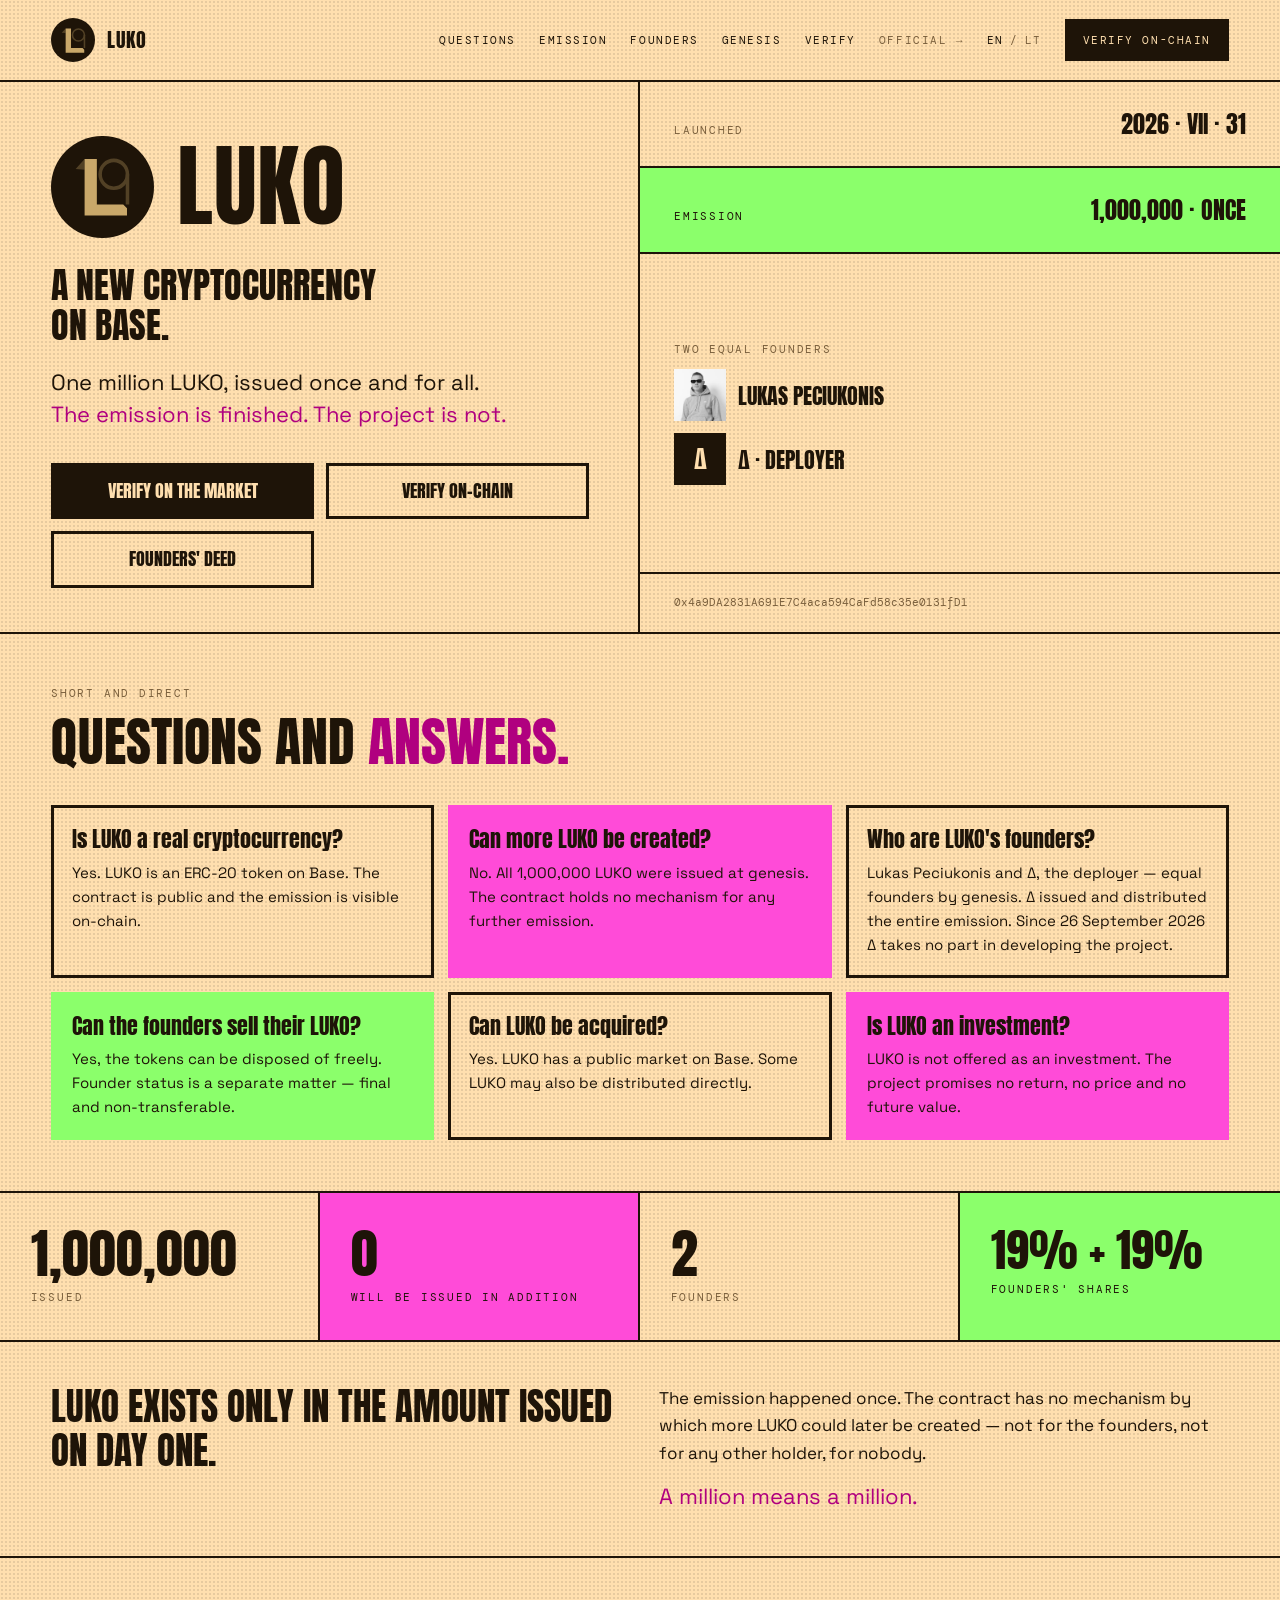
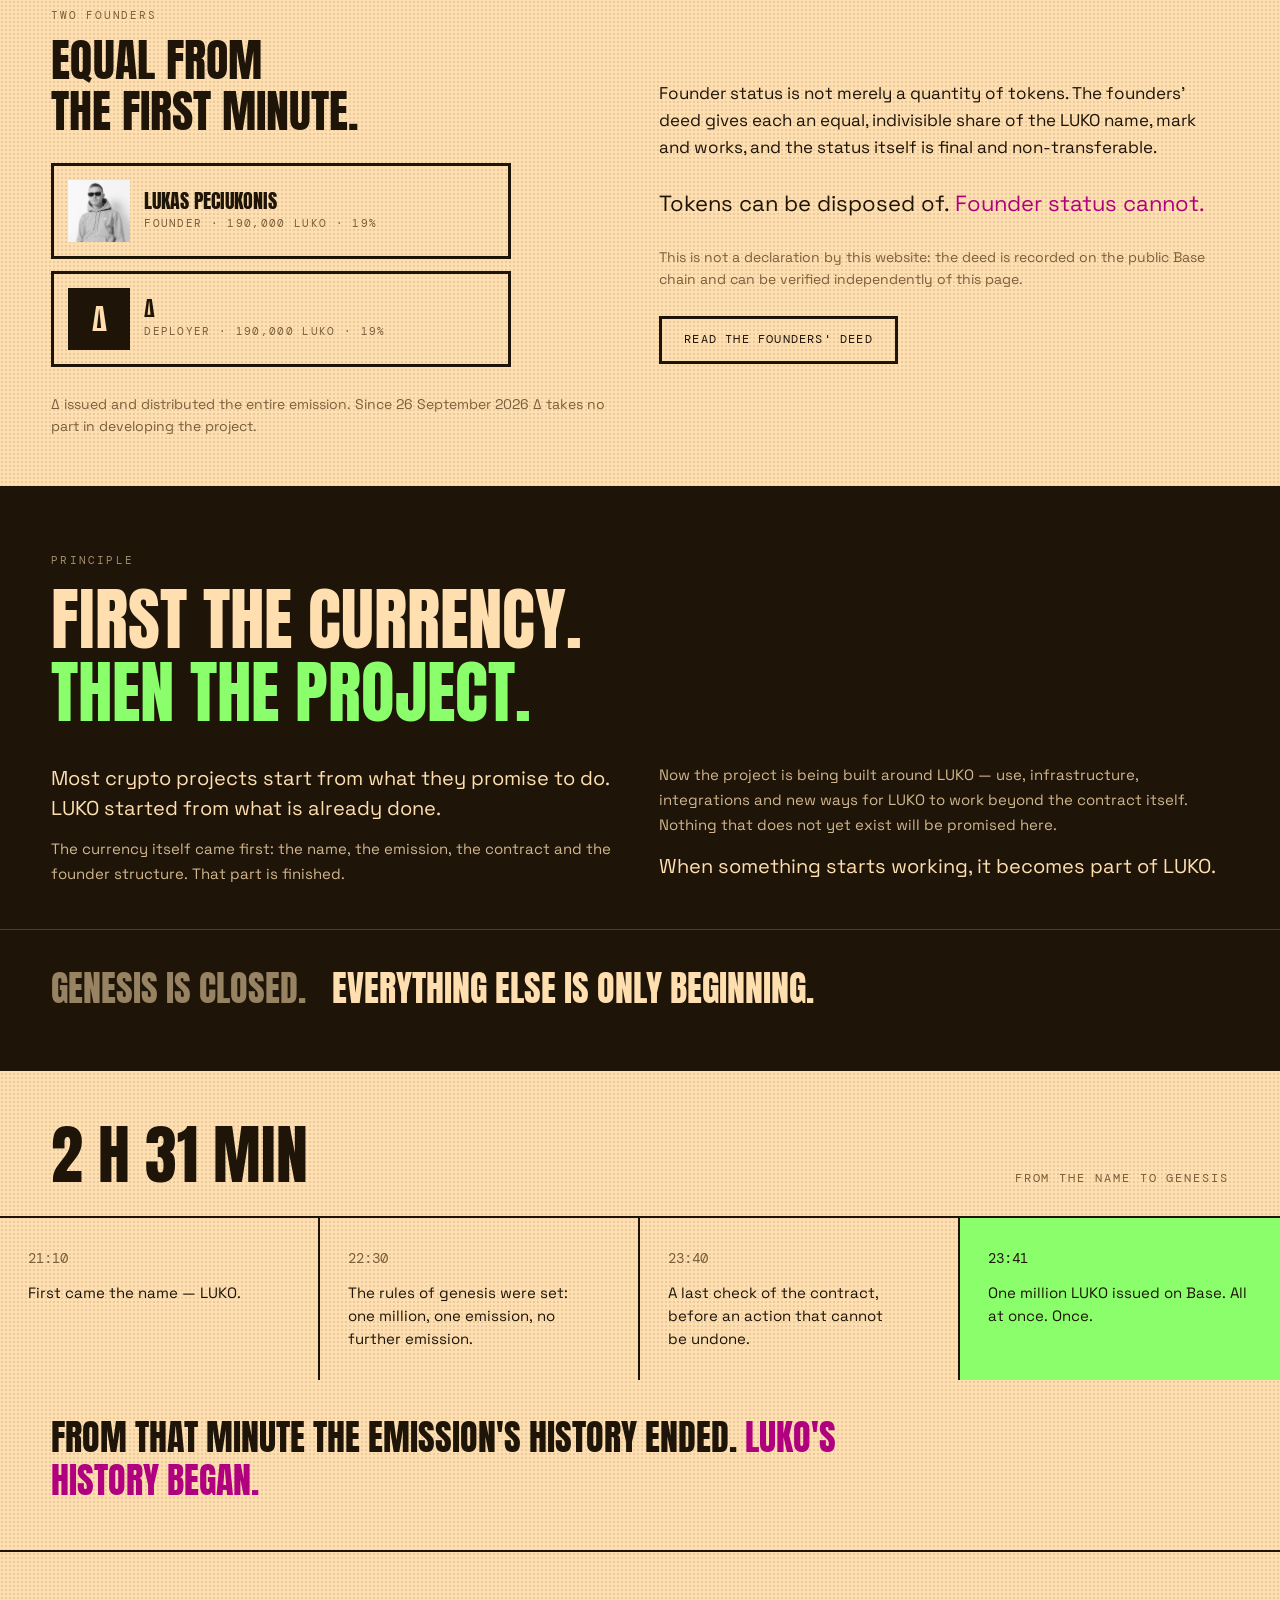
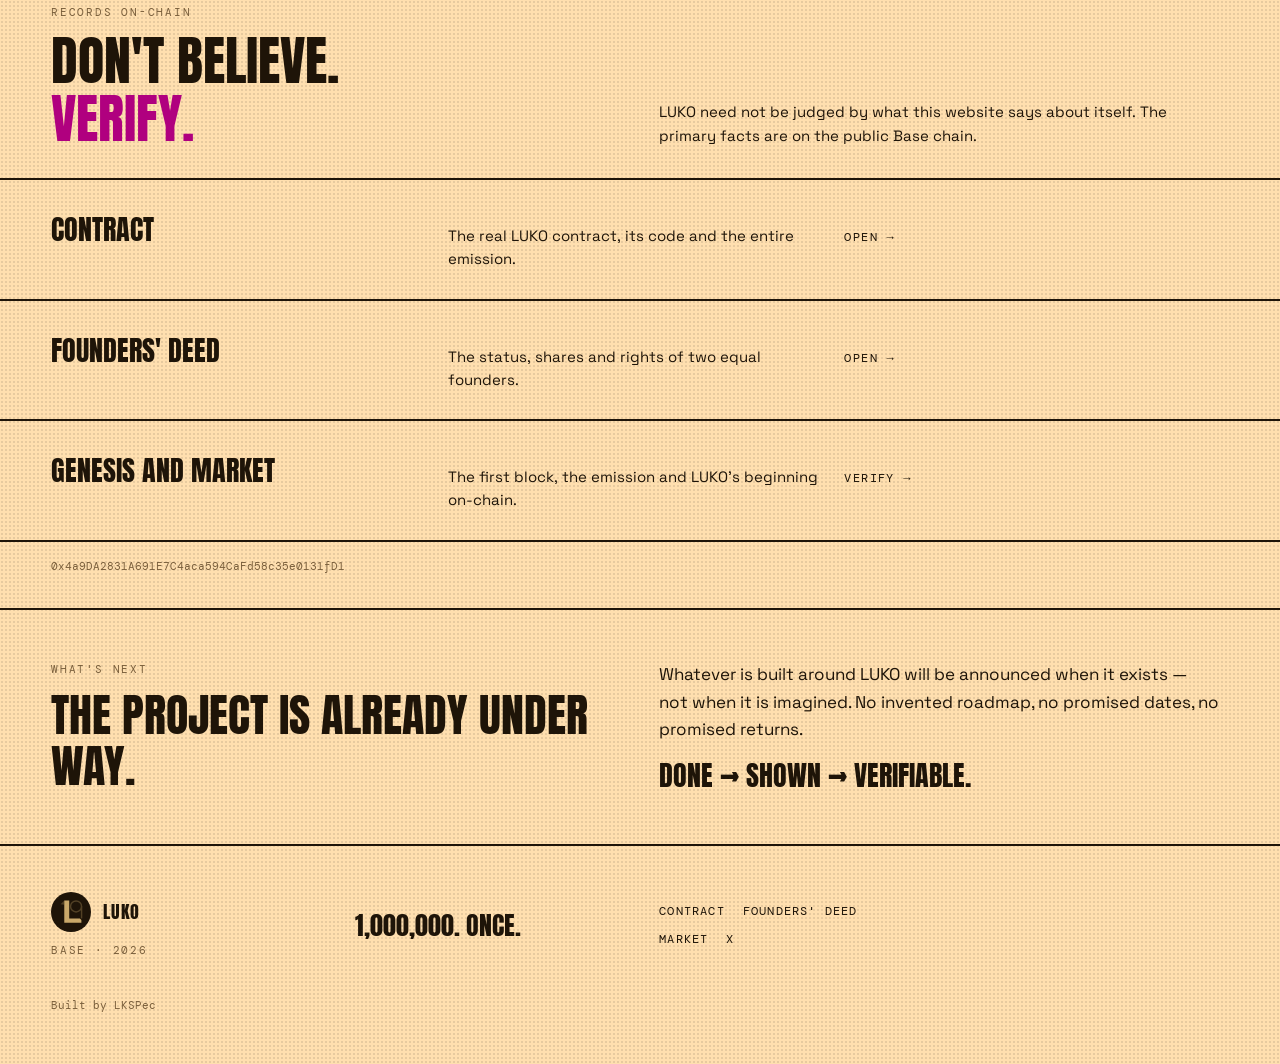
==== commit ed2cf420: "Show the second founder holding as Δ, the deployer Remove the publisher's name, profile link and por" ====
--- a/website/index.html
+++ b/website/index.html
@@ -11,7 +11,7 @@
   <meta property="og:title" content="LUKO — nauja kriptovaliuta Base tinkle">
   <meta property="og:description" content="Milijonas LUKO išleistas vieną kartą ir visam laikui. Emisija baigta. Projektas — ne.">
   <meta property="og:url" content="https://meetluko.eu/">
-  <meta property="og:image" content="https://meetluko.eu/assets/og-home-1200x630.png?v=1">
+  <meta property="og:image" content="https://meetluko.eu/assets/og-home-1200x630.png?v=2">
   <meta property="og:image:width" content="1200">
   <meta property="og:image:height" content="630">
   <meta property="og:image:type" content="image/png">
@@ -23,7 +23,7 @@
   <meta name="twitter:card" content="summary_large_image">
   <meta name="twitter:title" content="LUKO — nauja kriptovaliuta Base tinkle">
   <meta name="twitter:description" content="Milijonas LUKO išleistas vieną kartą ir visam laikui. Emisija baigta. Projektas — ne.">
-  <meta name="twitter:image" content="https://meetluko.eu/assets/og-home-1200x630.png?v=1">
+  <meta name="twitter:image" content="https://meetluko.eu/assets/og-home-1200x630.png?v=2">
   <!-- SENTRY_DSN -->
   <script
     src="https://js-de.sentry-cdn.com/7738fc80396b4b68af0041def3125cb0.min.js"
@@ -81,7 +81,7 @@
   <link rel="preconnect" href="https://fonts.googleapis.com">
   <link rel="preconnect" href="https://fonts.gstatic.com" crossorigin>
   <link rel="stylesheet" href="https://fonts.googleapis.com/css2?family=Anton&family=DM+Mono:wght@400;500&family=Space+Grotesk:wght@400;500;700&display=swap">
-  <link rel="stylesheet" href="styles.css?v=25">
+  <link rel="stylesheet" href="styles.css?v=33">
 </head>
 <body class="pt-body">
   <a class="skip-link" href="#main" data-en="Skip to content" data-lt="Pereiti prie turinio">Skip to content</a>
@@ -150,8 +150,8 @@
             <span class="pt-person-name">LUKAS PECIUKONIS</span>
           </div>
           <div class="pt-person">
-            <img class="pt-portrait" src="assets/founder-denisas.png" alt="" width="52" height="52">
-            <span class="pt-person-name">DENISAS BYKOVAS</span>
+            <span class="pt-portrait pt-portrait--mark" aria-hidden="true">Δ</span>
+            <span class="pt-person-name" data-en="Δ · DEPLOYER" data-lt="Δ · DIEGĖJAS">Δ · DEPLOYER</span>
           </div>
         </div>
         <div class="pt-hero-address">0x4a9DA2831A691E7C4aca594CaFd58c35e0131fD1</div>
@@ -172,7 +172,7 @@
         </article>
         <article class="pt-card">
           <h3 class="pt-q" data-en="Who are LUKO's founders?" data-lt="Kas yra LUKO steigėjai?">Who are LUKO's founders?</h3>
-          <p class="pt-a" data-en="Lukas Peciukonis and Denisas Bykovas. Both hold equal founder status from LUKO's genesis." data-lt="Lukas Peciukonis ir Denisas Bykovas. Abu turi lygiavertį steigėjo statusą nuo LUKO genezės.">Lukas Peciukonis and Denisas Bykovas. Both hold equal founder status from LUKO's genesis.</p>
+          <p class="pt-a" data-en="Lukas Peciukonis and Δ, the deployer — equal founders by genesis. Δ issued and distributed the entire emission. Since 26 September 2026 Δ takes no part in developing the project." data-lt="Lukas Peciukonis ir Δ, diegėjas — lygiaverčiai steigėjai nuo genezės. Δ išleido ir paskirstė visą emisiją. Nuo 2026 m. rugsėjo 26 d. Δ projekto plėtroje nedalyvauja.">Lukas Peciukonis and Δ, the deployer — equal founders by genesis. Δ issued and distributed the entire emission. Since 26 September 2026 Δ takes no part in developing the project.</p>
         </article>
         <article class="pt-card pt-card--green">
           <h3 class="pt-q" data-en="Can the founders sell their LUKO?" data-lt="Ar steigėjai gali parduoti savo LUKO?">Can the founders sell their LUKO?</h3>
@@ -232,13 +232,14 @@
             </div>
           </div>
           <div class="pt-founder">
-            <img class="pt-portrait pt-portrait--lg" src="assets/founder-denisas.png" alt="" width="62" height="62">
+            <span class="pt-portrait pt-portrait--lg pt-portrait--mark" aria-hidden="true">Δ</span>
             <div class="pt-founder-text">
-              <span class="pt-founder-name">DENISAS BYKOVAS</span>
-              <span class="pt-label" data-en="Founder · 190,000 LUKO · 19%" data-lt="Steigėjas · 190&nbsp;000 LUKO · 19&nbsp;%">Founder · 190,000 LUKO · 19%</span>
+              <span class="pt-founder-name">Δ</span>
+              <span class="pt-label" data-en="Deployer · 190,000 LUKO · 19%" data-lt="Diegėjas · 190&nbsp;000 LUKO · 19&nbsp;%">Deployer · 190,000 LUKO · 19%</span>
             </div>
           </div>
         </div>
+        <p class="pt-note" data-en="Δ issued and distributed the entire emission. Since 26 September 2026 Δ takes no part in developing the project." data-lt="Δ išleido ir paskirstė visą emisiją. Nuo 2026 m. rugsėjo 26 d. Δ projekto plėtroje nedalyvauja.">Δ issued and distributed the entire emission. Since 26 September 2026 Δ takes no part in developing the project.</p>
       </div>
       <div class="pt-stack pt-stack--centred">
         <p class="pt-body-copy" data-en="Founder status is not merely a quantity of tokens. The founders' deed gives each an equal, indivisible share of the LUKO name, mark and works, and the status itself is final and non-transferable." data-lt="Steigėjo statusas nėra vien tokenų kiekis. Steigėjų aktas kiekvienam nustato lygią, nedalomą dalį LUKO vardo, ženklo ir kūrinių, o pats statusas yra galutinis ir neperleidžiamas.">Founder status is not merely a quantity of tokens. The founders' deed gives each an equal, indivisible share of the LUKO name, mark and works, and the status itself is final and non-transferable.</p>
@@ -353,7 +354,7 @@
       <a href="/market" data-en="Market" data-lt="Rinka">Market</a>
       <a href="https://x.com/MeetLUKO" rel="noopener me" data-sentry-action="outbound_x">X</a>
     </div>
-    <p class="pt-footer-meta">Built by LKSPec · <a href="https://www.linkedin.com/in/bykovas/" rel="noopener me">Denisas Bykovas</a></p>
+    <p class="pt-footer-meta">Built by LKSPec</p>
   </footer>
 
   <script src="app.js?v=10" defer></script>
--- a/website/styles.css
+++ b/website/styles.css
@@ -580,10 +580,74 @@
   filter: hue-rotate(-125deg) saturate(0.55) brightness(0.96);
 }
 
-/* Allocation — chart + table */
-.allocation-layout { display: flex; flex-direction: column; gap: 28px; }
-.allocation-chart-col { display: flex; flex-direction: column; gap: 20px; align-items: center; }
+/* Allocation — table, chart and holdings bars. Phones stack them in that
+   order; tablets put the table on top with chart and bars side by side;
+   wide screens place chart | table | bars in one row. */
+.allocation-layout {
+  display: grid;
+  grid-template-columns: minmax(0, 1fr);
+  grid-template-areas: "table" "chart" "holdings";
+  gap: 28px;
+}
+.allocation-layout > .table-scroll { grid-area: table; }
+.allocation-chart-col { grid-area: chart; display: flex; justify-content: center; }
 .allocation-chart { width: 208px; height: 208px; }
+/* Current holdings: name, bar, amount, share on one line; bar under the
+   name when the space is narrow */
+.holdings {
+  grid-area: holdings;
+  justify-self: center;
+  width: 100%;
+  max-width: 440px;
+  container-type: inline-size;
+  /* a faint rule sets the bars apart: above them when stacked, beside them
+     in a row (drawn in the middle of the gap) */
+  padding-top: 24px;
+  border-top: 1px solid var(--luko-hairline-raised);
+}
+.holdings .label { margin-bottom: 10px; }
+.holdings-list {
+  list-style: none;
+  margin: 0;
+  padding: 0;
+  display: grid;
+  grid-template-columns: max-content minmax(24px, 1fr) max-content max-content max-content;
+  column-gap: 10px;
+  row-gap: 7px;
+  align-items: center;
+  font-family: var(--font-mono);
+  font-size: 12px;
+  color: var(--luko-offwhite);
+}
+.holdings-row { display: contents; }
+.holdings-name { color: var(--luko-muted); white-space: nowrap; }
+.holdings-bar { display: block; height: 9px; }
+.holdings-fill { display: block; height: 100%; min-width: 2px; }
+.holdings-amount { text-align: right; white-space: nowrap; }
+.holdings-share,
+.holdings-note { color: var(--luko-faint); white-space: nowrap; }
+.holdings-row-locked > * { margin-top: 12px; }
+.holdings-row-locked .holdings-fill { box-shadow: inset 0 0 0 1px var(--luko-faint); }
+@container (max-width: 359px) {
+  .holdings-list { display: block; font-size: 11px; }
+  .holdings-row {
+    display: flex;
+    flex-wrap: wrap;
+    align-items: baseline;
+    column-gap: 5px;
+    row-gap: 4px;
+    margin-bottom: 9px;
+  }
+  .holdings-name { flex: 1 1 auto; }
+  .holdings-note:empty { display: none; }
+  /* a note that does not fit wraps under the amount, not under the name */
+  .holdings-note { margin-left: auto; }
+  .holdings-bar { order: 1; flex: 0 0 100%; height: 6px; }
+  .holdings-row-locked { margin-top: 16px; }
+  .holdings-row-locked > * { margin-top: 0; }
+}
+/* Notes under the allocation table stay quiet next to the figures */
+#allocation .coin-line { color: var(--luko-muted); }
 .allocation-legend {
   list-style: none;
   margin: 0;
@@ -627,6 +691,9 @@
   color: var(--luko-faint);
   text-align: right;
   border-bottom: 1px solid var(--luko-hairline);
+  /* two-word headers may break onto a second line when space runs out */
+  white-space: normal;
+  vertical-align: bottom;
 }
 .allocation-table td {
   padding: 11px 12px;
@@ -654,13 +721,57 @@
     letter-spacing: 0.08em;
   }
   .allocation-table td { padding: 9px 4px; }
-  .allocation-table th:nth-child(3),
-  .allocation-table td:nth-child(3) { display: none; }
-}
-@media (min-width: 960px) {
-  .allocation-layout { flex-direction: row; align-items: flex-start; gap: 40px; }
-  .allocation-chart-col { flex-shrink: 0; }
-  .table-scroll { flex: 1; }
+  /* The swatch stays with the first word; a long name wraps after it */
+  .allocation-table td:first-child { white-space: nowrap; }
+  .allocation-table td:first-child > span:last-child { white-space: normal; }
+}
+/* Allocation, Amount and Percent always show. The rest appear as the width
+   allows: Vesting first, then Status, then Immediate. */
+@media (max-width: 413px) {
+  .allocation-table th:nth-child(4),
+  .allocation-table td:nth-child(4) { display: none; }
+}
+@media (max-width: 357px) {
+  .allocation-table th:nth-child(6),
+  .allocation-table td:nth-child(6) { display: none; }
+}
+@media (max-width: 320px) {
+  .allocation-table th:nth-child(5),
+  .allocation-table td:nth-child(5) { display: none; }
+}
+@media (min-width: 720px) and (max-width: 859px) {
+  /* Tighter cells on narrow tablets */
+  .allocation-table th,
+  .allocation-table td { padding-left: 8px; padding-right: 8px; }
+}
+@media (min-width: 600px) {
+  .allocation-layout {
+    grid-template-columns: max-content minmax(0, 1fr);
+    grid-template-areas: "table table" "chart holdings";
+    column-gap: 40px;
+    align-items: center;
+  }
+  .holdings {
+    justify-self: stretch;
+    width: auto;
+    margin-left: -20px;
+    padding: 0 0 0 20px;
+    border-top: 0;
+    border-left: 1px solid var(--luko-hairline-raised);
+  }
+}
+@media (min-width: 1120px) {
+  .allocation-layout {
+    grid-template-columns: max-content minmax(0, 1fr) 190px;
+    grid-template-areas: "chart table holdings";
+    column-gap: 28px;
+    align-items: start;
+  }
+  .holdings { margin-left: -14px; padding-left: 14px; }
+  .allocation-chart { width: 168px; height: 168px; }
+  /* tighter cells so chart, table and bars fit one row */
+  .allocation-table th,
+  .allocation-table td { padding-left: 8px; padding-right: 8px; }
 }
 
 @media (prefers-reduced-motion: reduce) {
@@ -1047,6 +1158,17 @@
   background: var(--pt-ink);
 }
 .pt-portrait--lg { width: 62px; height: 62px; }
+/* A holding shown by its sign, not a face: same square, same ink ground. */
+.pt-portrait--mark {
+  display: flex;
+  align-items: center;
+  justify-content: center;
+  color: var(--pt-bg);
+  font-family: var(--pt-display-font);
+  font-size: 24px;
+  line-height: 1;
+}
+.pt-portrait--lg.pt-portrait--mark { font-size: 28px; }
 .pt-hero-address {
   padding: clamp(14px, 1.8vw, 20px) clamp(18px, 3vw, 34px);
   font-family: var(--pt-mono);
